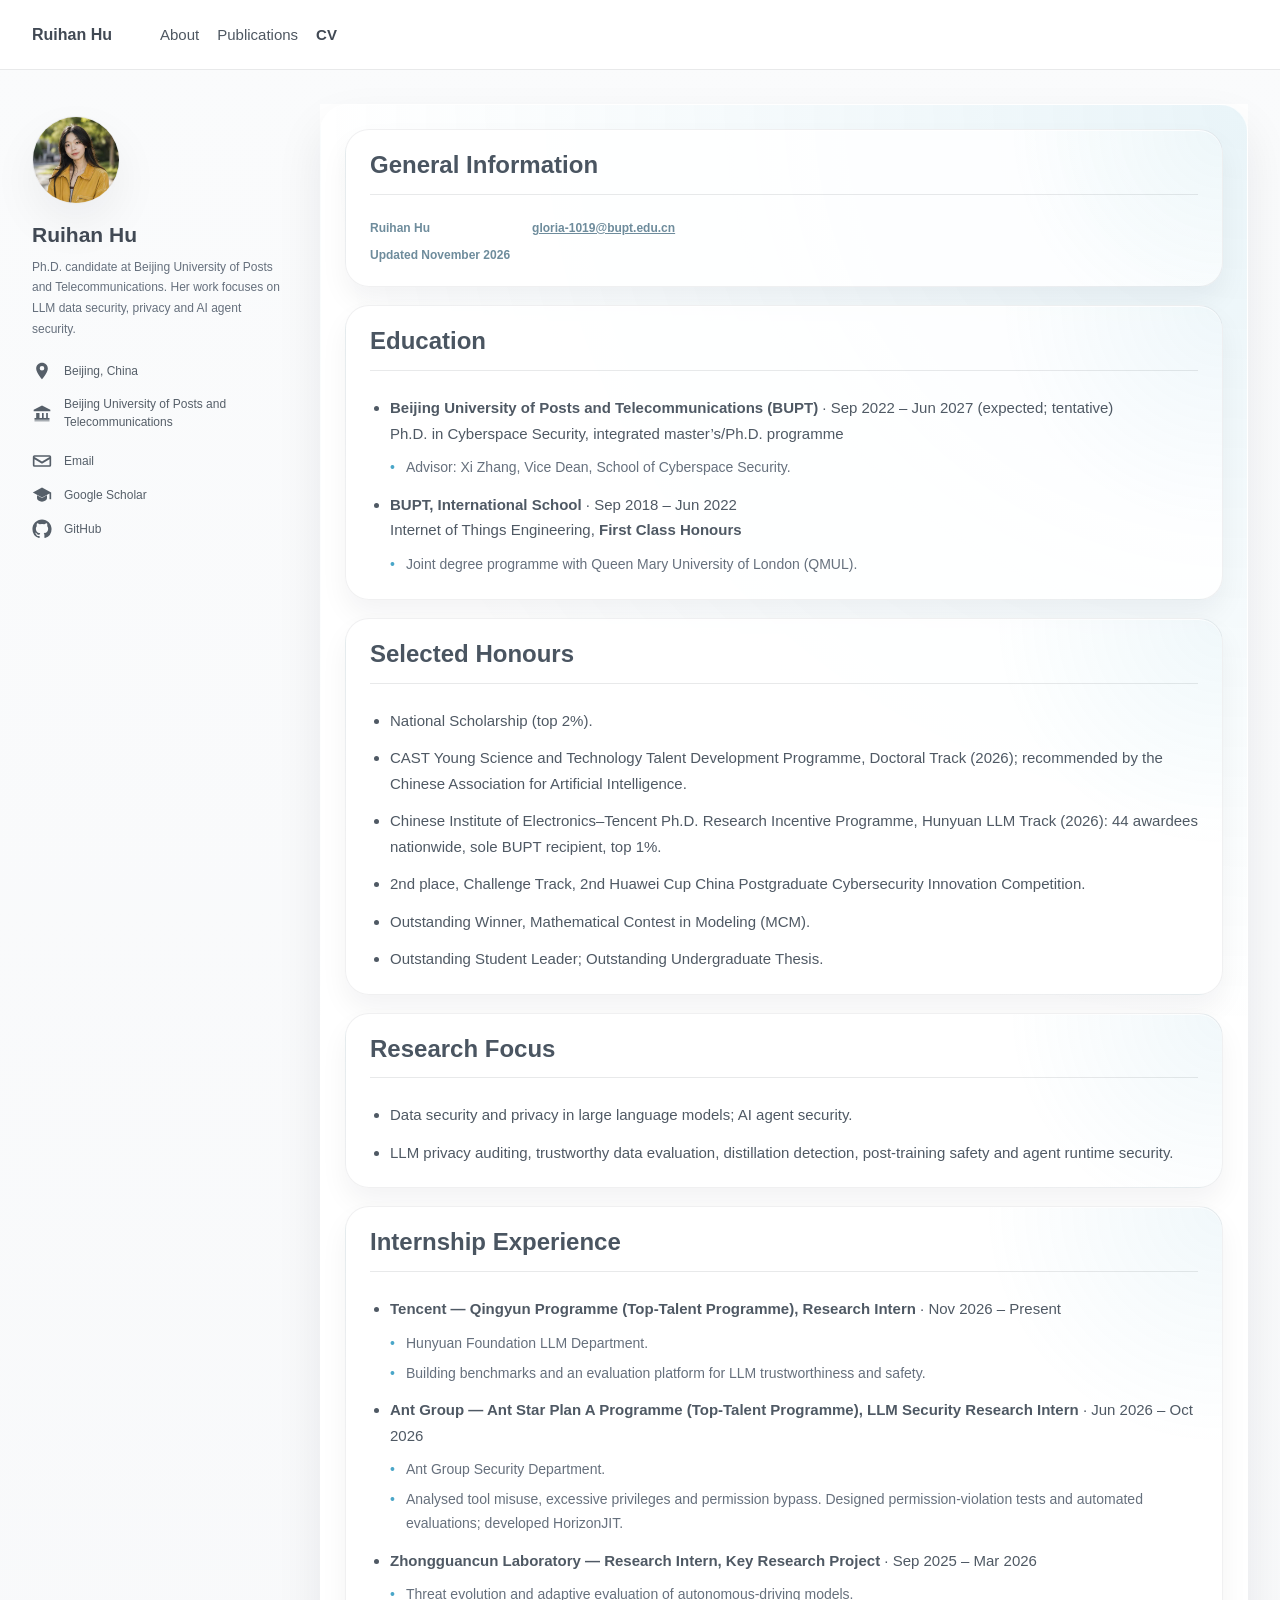
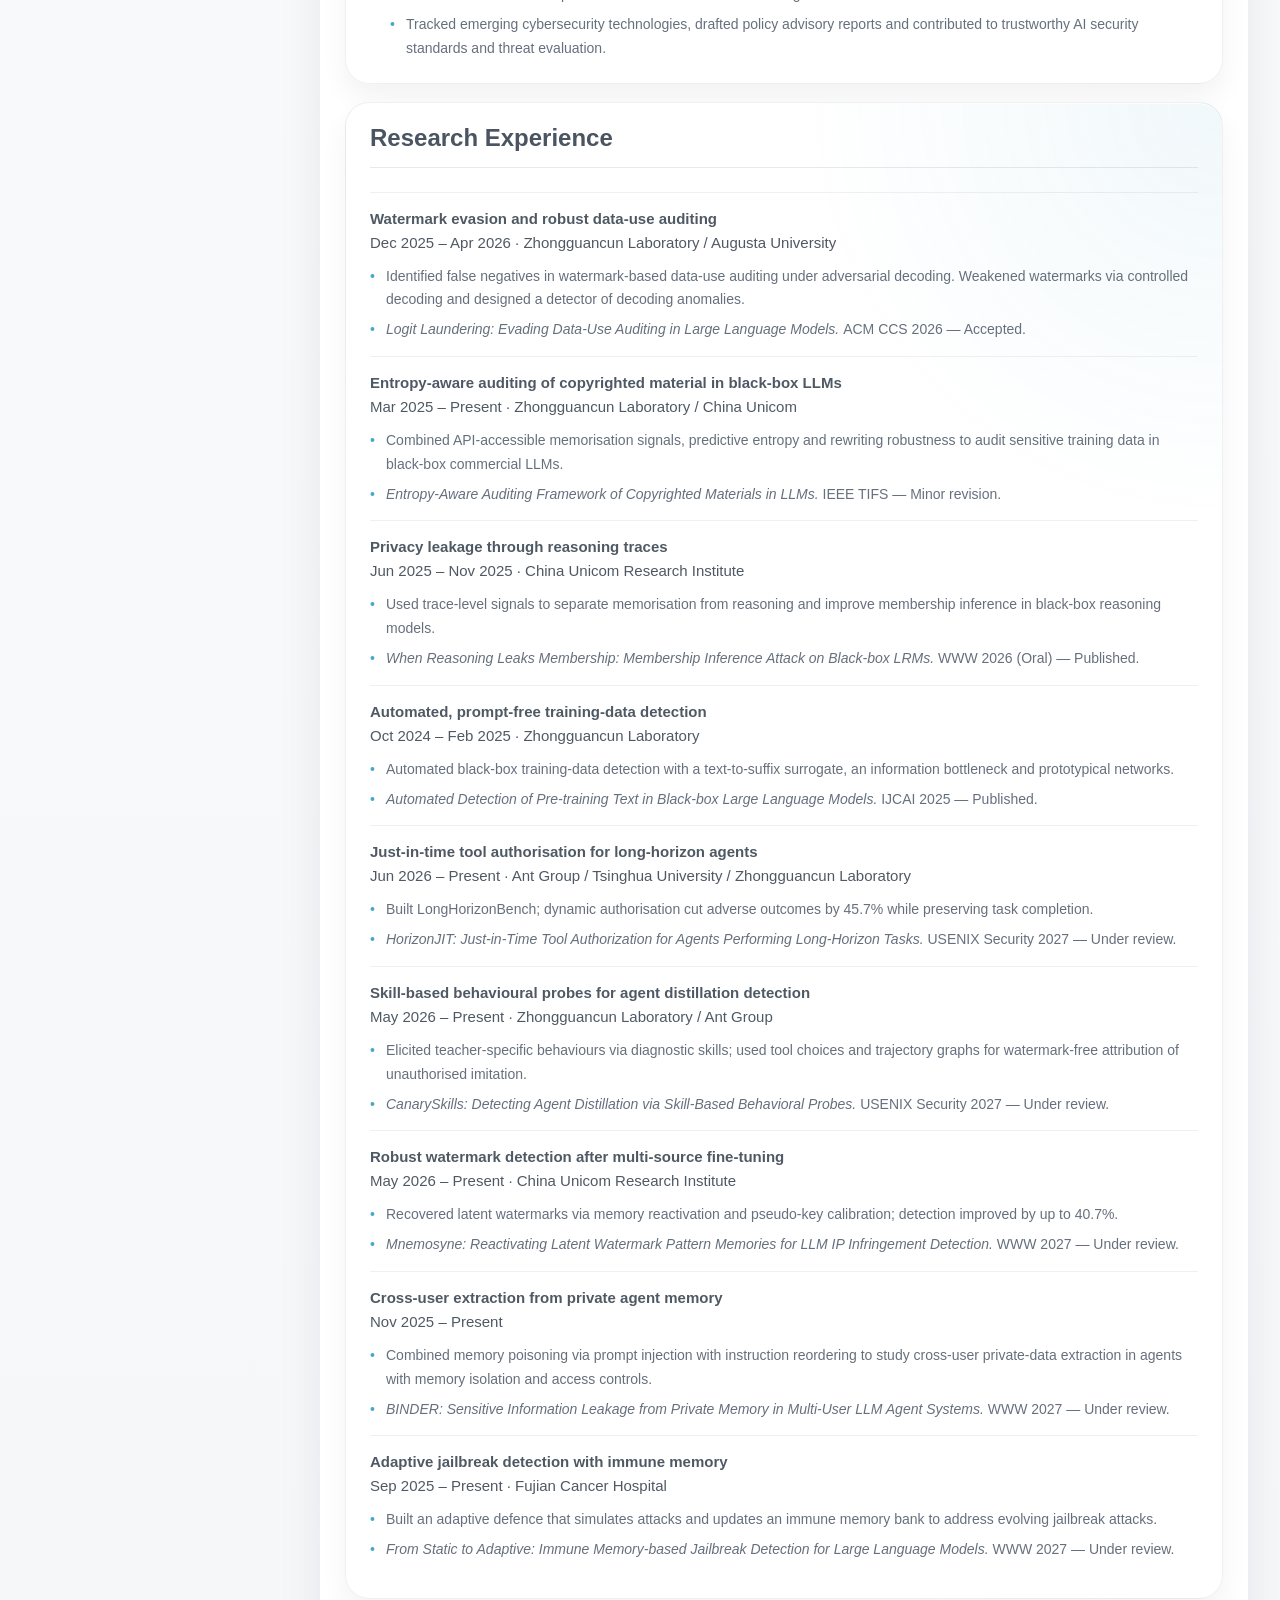
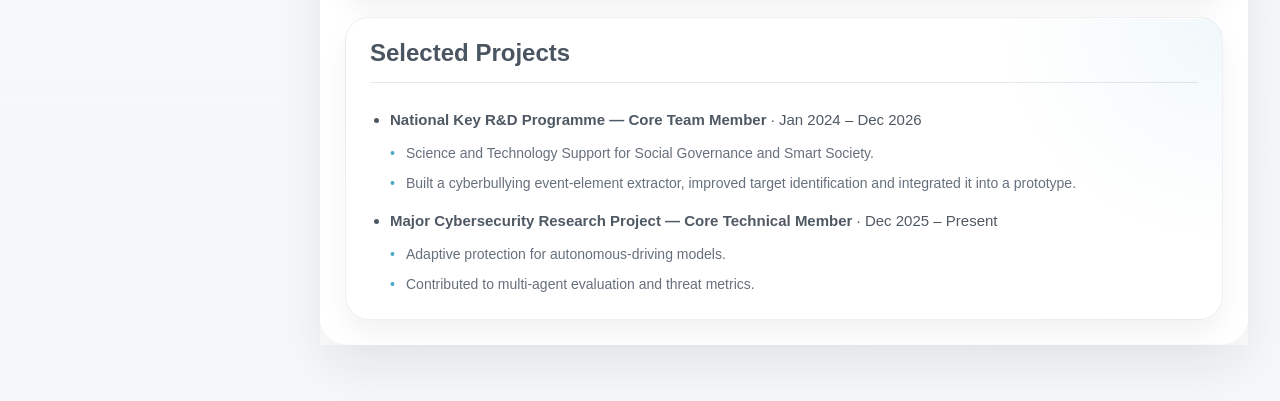
==== cv.html @ 56ff5486 "Update academic profile from November 2026 CV" ====
<!DOCTYPE html>
<html lang="en">
 <head>
  <meta charset="utf-8"/>
  <meta content="width=device-width, initial-scale=1.0" name="viewport"/>
  <title>
   Ruihan Hu - CV
  </title>
  <meta content="Curriculum Vitae of Ruihan Hu, Ph.D. candidate at Beijing University of Posts and Telecommunications." name="description"/>
  <link href="styles.css?v=20260510-rich-content-pages" rel="stylesheet"/>
 </head>
 <body>
  <header class="site-header">
   <div class="site-header-inner">
    <p class="site-brand">
     Ruihan Hu
    </p>
    <nav aria-label="Primary" class="site-nav">
     <a href="index.html">
      About
     </a>
     <a href="publications.html">
      Publications
     </a>
     <a aria-current="page" class="is-current" href="cv.html">
      CV
     </a>
    </nav>
   </div>
  </header>
  <div class="site-shell">
   <div class="site-layout">
    <aside aria-label="Profile" class="profile-rail">
     <img alt="Portrait of Ruihan Hu" class="portrait" src="assets/profile-photo.jpg"/>
     <h1 class="profile-name">
      Ruihan Hu
     </h1>
     <p class="profile-bio">
      Ph.D. candidate at Beijing University of Posts and Telecommunications. Her work focuses
            on LLM data security, privacy and AI agent security.
     </p>
     <ul class="profile-meta">
      <li class="profile-row profile-row-location">
       Beijing, China
      </li>
      <li class="profile-row profile-row-institution">
       Beijing University of Posts and Telecommunications
      </li>
     </ul>
     <ul class="profile-links">
      <li class="profile-row profile-row-email">
       <a href="mailto:gloria-1019@bupt.edu.cn">
        Email
       </a>
      </li>
      <li class="profile-row profile-row-scholar">
       Google Scholar
      </li>
      <li class="profile-row profile-row-github">
       <a href="https://github.com/mihuhu">
        GitHub
       </a>
      </li>
     </ul>
    </aside>
    <main class="page-content page-content-cv page-content-rich">
     <section aria-label="Curriculum sections" class="content-card cv-sections-card">
      <section aria-labelledby="general-information-title" class="cv-section cv-section-card">
       <h3 class="section-title" id="general-information-title">
        General Information
       </h3>
       <div class="cv-info-grid">
        <div class="cv-info-chip">
         Ruihan Hu
        </div>
        <div class="cv-info-chip">
         <a href="mailto:gloria-1019@bupt.edu.cn">
          gloria-1019@bupt.edu.cn
         </a>
        </div>
        <div class="cv-info-chip">
         Updated November 2026
        </div>
       </div>
      </section>
      <section aria-labelledby="education-title" class="cv-section cv-section-card">
       <h3 class="section-title" id="education-title">
        Education
       </h3>
       <ul class="cv-list">
        <li>
         <strong>
          Beijing University of Posts and Telecommunications (BUPT)
         </strong>
         · Sep 2022 – Jun 2027 (expected; tentative)
         <br/>
         Ph.D. in Cyberspace Security, integrated master’s/Ph.D. programme
         <ul class="cv-sublist">
          <li>
           Advisor: Xi Zhang, Vice Dean, School of Cyberspace Security.
          </li>
         </ul>
        </li>
        <li>
         <strong>
          BUPT, International School
         </strong>
         · Sep 2018 – Jun 2022
         <br/>
         Internet of Things Engineering,
         <strong>
          First Class Honours
         </strong>
         <ul class="cv-sublist">
          <li>
           Joint degree programme with Queen Mary University of London (QMUL).
          </li>
         </ul>
        </li>
       </ul>
      </section>
      <section aria-labelledby="honours-title" class="cv-section cv-section-card">
       <h3 class="section-title" id="honours-title">
        Selected Honours
       </h3>
       <ul class="cv-list">
        <li>
         National Scholarship (top 2%).
        </li>
        <li>
         CAST Young Science and Technology Talent Development Programme, Doctoral Track (2026); recommended by the Chinese Association for Artificial Intelligence.
        </li>
        <li>
         Chinese Institute of Electronics–Tencent Ph.D. Research Incentive Programme, Hunyuan LLM Track (2026): 44 awardees nationwide, sole BUPT recipient, top 1%.
        </li>
        <li>
         2nd place, Challenge Track, 2nd Huawei Cup China Postgraduate Cybersecurity Innovation Competition.
        </li>
        <li>
         Outstanding Winner, Mathematical Contest in Modeling (MCM).
        </li>
        <li>
         Outstanding Student Leader; Outstanding Undergraduate Thesis.
        </li>
       </ul>
      </section>
      <section aria-labelledby="research-focus-title" class="cv-section cv-section-card">
       <h3 class="section-title" id="research-focus-title">
        Research Focus
       </h3>
       <ul class="cv-list">
        <li>
         Data security and privacy in large language models; AI agent security.
        </li>
        <li>
         LLM privacy auditing, trustworthy data evaluation, distillation detection, post-training safety and agent runtime security.
        </li>
       </ul>
      </section>
      <section aria-labelledby="internship-experience-title" class="cv-section cv-section-card">
       <h3 class="section-title" id="internship-experience-title">
        Internship Experience
       </h3>
       <ul class="cv-list">
        <li>
         <strong>
          Tencent — Qingyun Programme (Top-Talent Programme), Research Intern
         </strong>
         · Nov 2026 – Present
         <ul class="cv-sublist">
          <li>
           Hunyuan Foundation LLM Department.
          </li>
          <li>
           Building benchmarks and an evaluation platform for LLM trustworthiness and safety.
          </li>
         </ul>
        </li>
        <li>
         <strong>
          Ant Group — Ant Star Plan A Programme (Top-Talent Programme), LLM Security Research Intern
         </strong>
         · Jun 2026 – Oct 2026
         <ul class="cv-sublist">
          <li>
           Ant Group Security Department.
          </li>
          <li>
           Analysed tool misuse, excessive privileges and permission bypass. Designed permission-violation tests and automated evaluations; developed HorizonJIT.
          </li>
         </ul>
        </li>
        <li>
         <strong>
          Zhongguancun Laboratory — Research Intern, Key Research Project
         </strong>
         · Sep 2025 – Mar 2026
         <ul class="cv-sublist">
          <li>
           Threat evolution and adaptive evaluation of autonomous-driving models.
          </li>
          <li>
           Tracked emerging cybersecurity technologies, drafted policy advisory reports and contributed to trustworthy AI security standards and threat evaluation.
          </li>
         </ul>
        </li>
       </ul>
      </section>
      <section aria-labelledby="research-experience-title" class="cv-section cv-section-card">
       <h3 class="section-title" id="research-experience-title">
        Research Experience
       </h3>
       <div class="cv-timeline-item">
        <p class="cv-timeline-heading">
         <strong>
          Watermark evasion and robust data-use auditing
         </strong>
         <br/>
         Dec 2025 – Apr 2026 · Zhongguancun Laboratory / Augusta University
        </p>
        <ul class="cv-sublist">
         <li>
          Identified false negatives in watermark-based data-use auditing under adversarial decoding. Weakened watermarks via controlled decoding and designed a detector of decoding anomalies.
         </li>
         <li>
          <em>
           Logit Laundering: Evading Data-Use Auditing in Large Language Models.
          </em>
          ACM CCS 2026 — Accepted.
         </li>
        </ul>
       </div>
       <div class="cv-timeline-item">
        <p class="cv-timeline-heading">
         <strong>
          Entropy-aware auditing of copyrighted material in black-box LLMs
         </strong>
         <br/>
         Mar 2025 – Present · Zhongguancun Laboratory / China Unicom
        </p>
        <ul class="cv-sublist">
         <li>
          Combined API-accessible memorisation signals, predictive entropy and rewriting robustness to audit sensitive training data in black-box commercial LLMs.
         </li>
         <li>
          <em>
           Entropy-Aware Auditing Framework of Copyrighted Materials in LLMs.
          </em>
          IEEE TIFS — Minor revision.
         </li>
        </ul>
       </div>
       <div class="cv-timeline-item">
        <p class="cv-timeline-heading">
         <strong>
          Privacy leakage through reasoning traces
         </strong>
         <br/>
         Jun 2025 – Nov 2025 · China Unicom Research Institute
        </p>
        <ul class="cv-sublist">
         <li>
          Used trace-level signals to separate memorisation from reasoning and improve membership inference in black-box reasoning models.
         </li>
         <li>
          <em>
           When Reasoning Leaks Membership: Membership Inference Attack on Black-box LRMs.
          </em>
          WWW 2026 (Oral) — Published.
         </li>
        </ul>
       </div>
       <div class="cv-timeline-item">
        <p class="cv-timeline-heading">
         <strong>
          Automated, prompt-free training-data detection
         </strong>
         <br/>
         Oct 2024 – Feb 2025 · Zhongguancun Laboratory
        </p>
        <ul class="cv-sublist">
         <li>
          Automated black-box training-data detection with a text-to-suffix surrogate, an information bottleneck and prototypical networks.
         </li>
         <li>
          <em>
           Automated Detection of Pre-training Text in Black-box Large Language Models.
          </em>
          IJCAI 2025 — Published.
         </li>
        </ul>
       </div>
       <div class="cv-timeline-item">
        <p class="cv-timeline-heading">
         <strong>
          Just-in-time tool authorisation for long-horizon agents
         </strong>
         <br/>
         Jun 2026 – Present · Ant Group / Tsinghua University / Zhongguancun Laboratory
        </p>
        <ul class="cv-sublist">
         <li>
          Built LongHorizonBench; dynamic authorisation cut adverse outcomes by 45.7% while preserving task completion.
         </li>
         <li>
          <em>
           HorizonJIT: Just-in-Time Tool Authorization for Agents Performing Long-Horizon Tasks.
          </em>
          USENIX Security 2027 — Under review.
         </li>
        </ul>
       </div>
       <div class="cv-timeline-item">
        <p class="cv-timeline-heading">
         <strong>
          Skill-based behavioural probes for agent distillation detection
         </strong>
         <br/>
         May 2026 – Present · Zhongguancun Laboratory / Ant Group
        </p>
        <ul class="cv-sublist">
         <li>
          Elicited teacher-specific behaviours via diagnostic skills; used tool choices and trajectory graphs for watermark-free attribution of unauthorised imitation.
         </li>
         <li>
          <em>
           CanarySkills: Detecting Agent Distillation via Skill-Based Behavioral Probes.
          </em>
          USENIX Security 2027 — Under review.
         </li>
        </ul>
       </div>
       <div class="cv-timeline-item">
        <p class="cv-timeline-heading">
         <strong>
          Robust watermark detection after multi-source fine-tuning
         </strong>
         <br/>
         May 2026 – Present · China Unicom Research Institute
        </p>
        <ul class="cv-sublist">
         <li>
          Recovered latent watermarks via memory reactivation and pseudo-key calibration; detection improved by up to 40.7%.
         </li>
         <li>
          <em>
           Mnemosyne: Reactivating Latent Watermark Pattern Memories for LLM IP Infringement Detection.
          </em>
          WWW 2027 — Under review.
         </li>
        </ul>
       </div>
       <div class="cv-timeline-item">
        <p class="cv-timeline-heading">
         <strong>
          Cross-user extraction from private agent memory
         </strong>
         <br/>
         Nov 2025 – Present
        </p>
        <ul class="cv-sublist">
         <li>
          Combined memory poisoning via prompt injection with instruction reordering to study cross-user private-data extraction in agents with memory isolation and access controls.
         </li>
         <li>
          <em>
           BINDER: Sensitive Information Leakage from Private Memory in Multi-User LLM Agent Systems.
          </em>
          WWW 2027 — Under review.
         </li>
        </ul>
       </div>
       <div class="cv-timeline-item">
        <p class="cv-timeline-heading">
         <strong>
          Adaptive jailbreak detection with immune memory
         </strong>
         <br/>
         Sep 2025 – Present · Fujian Cancer Hospital
        </p>
        <ul class="cv-sublist">
         <li>
          Built an adaptive defence that simulates attacks and updates an immune memory bank to address evolving jailbreak attacks.
         </li>
         <li>
          <em>
           From Static to Adaptive: Immune Memory-based Jailbreak Detection for Large Language Models.
          </em>
          WWW 2027 — Under review.
         </li>
        </ul>
       </div>
      </section>
      <section aria-labelledby="projects-title" class="cv-section cv-section-card">
       <h3 class="section-title" id="projects-title">
        Selected Projects
       </h3>
       <ul class="cv-list">
        <li>
         <strong>
          National Key R&amp;D Programme — Core Team Member
         </strong>
         · Jan 2024 – Dec 2026
         <ul class="cv-sublist">
          <li>
           Science and Technology Support for Social Governance and Smart Society.
          </li>
          <li>
           Built a cyberbullying event-element extractor, improved target identification and integrated it into a prototype.
          </li>
         </ul>
        </li>
        <li>
         <strong>
          Major Cybersecurity Research Project — Core Technical Member
         </strong>
         · Dec 2025 – Present
         <ul class="cv-sublist">
          <li>
           Adaptive protection for autonomous-driving models.
          </li>
          <li>
           Contributed to multi-agent evaluation and threat metrics.
          </li>
         </ul>
        </li>
       </ul>
      </section>
     </section>
    </main>
   </div>
  </div>
 </body>
</html>
---- styles.css ----
:root {
  color-scheme: light;
  --bg: #f6f7f9;
  --panel: #ffffff;
  --text: #414954;
  --muted: #66707d;
  --line: rgba(65, 73, 84, 0.12);
  --accent: #69b6d1;
  --accent-strong: #4aa6c8;
  --shadow: 0 20px 48px rgba(15, 23, 42, 0.06);
  --sans: "Avenir Next", "Helvetica Neue", Helvetica, Arial, sans-serif;
  --serif: "Iowan Old Style", "Palatino Linotype", "Book Antiqua", Georgia, serif;
}

* {
  box-sizing: border-box;
}

html {
  font-size: 16px;
}

body {
  margin: 0;
  min-height: 100vh;
  background: linear-gradient(180deg, #fafbfc 0%, var(--bg) 100%);
  color: var(--text);
  font-family: var(--sans);
}

a {
  color: inherit;
}

.site-header {
  background: rgba(255, 255, 255, 0.96);
  border-bottom: 1px solid var(--line);
}

.site-header-inner {
  width: min(1320px, calc(100vw - 64px));
  margin: 0 auto;
  display: flex;
  align-items: center;
  gap: 30px;
  padding: 22px 0;
}

.site-brand {
  margin: 0;
  font-size: 16px;
  font-weight: 700;
  color: var(--text);
}

.site-nav {
  display: flex;
  gap: 18px;
  margin-left: 18px;
}

.site-nav a {
  padding: 4px 0;
  font-size: 15px;
  text-decoration: none;
  color: #4e5761;
}

.site-nav a.is-current {
  color: var(--text);
  font-weight: 700;
}

.site-shell {
  width: min(1320px, calc(100vw - 64px));
  margin: 0 auto;
  padding: 34px 0 56px;
}

.site-layout {
  display: grid;
  grid-template-columns: 248px minmax(0, 1fr);
  gap: 40px;
}

.profile-rail {
  padding-top: 12px;
}

.portrait {
  width: 88px;
  height: 88px;
  object-fit: cover;
  object-position: center 24%;
  display: block;
  border-radius: 50%;
  border: 1px solid rgba(65, 73, 84, 0.08);
  box-shadow: var(--shadow);
  margin-bottom: 20px;
}

.profile-name {
  margin: 0 0 10px;
  font-size: 21px;
  line-height: 1.08;
  font-weight: 700;
}

.profile-bio {
  margin: 0 0 22px;
  font-size: 12px;
  line-height: 1.72;
  color: var(--muted);
}

.profile-meta,
.profile-links {
  display: grid;
  gap: 14px;
  margin: 0;
  padding: 0;
  list-style: none;
  font-size: 12px;
  color: #565f69;
}

.profile-links {
  margin-top: 20px;
}

.profile-row {
  display: flex;
  align-items: center;
  gap: 12px;
  line-height: 1.5;
}

.profile-row::before {
  content: "";
  flex: 0 0 20px;
  width: 20px;
  height: 20px;
  background-color: #565f69;
  mask-repeat: no-repeat;
  mask-position: center;
  mask-size: contain;
  -webkit-mask-repeat: no-repeat;
  -webkit-mask-position: center;
  -webkit-mask-size: contain;
}

.profile-row-location::before {
  mask-image: url("data:image/svg+xml,%3Csvg xmlns='http://www.w3.org/2000/svg' viewBox='0 0 24 24'%3E%3Cpath fill='black' d='M12 2C8.134 2 5 5.134 5 9c0 5.25 7 13 7 13s7-7.75 7-13c0-3.866-3.134-7-7-7zm0 9.5A2.5 2.5 0 1 1 12 6a2.5 2.5 0 0 1 0 5.5z'/%3E%3C/svg%3E");
  -webkit-mask-image: url("data:image/svg+xml,%3Csvg xmlns='http://www.w3.org/2000/svg' viewBox='0 0 24 24'%3E%3Cpath fill='black' d='M12 2C8.134 2 5 5.134 5 9c0 5.25 7 13 7 13s7-7.75 7-13c0-3.866-3.134-7-7-7zm0 9.5A2.5 2.5 0 1 1 12 6a2.5 2.5 0 0 1 0 5.5z'/%3E%3C/svg%3E");
}

.profile-row-institution::before {
  mask-image: url("data:image/svg+xml,%3Csvg xmlns='http://www.w3.org/2000/svg' viewBox='0 0 24 24'%3E%3Cpath fill='black' d='M12 3 2 8v2h20V8L12 3zm-7 9v6H3v2h18v-2h-2v-6h-2v6h-3v-6h-2v6H9v-6H7zm-2 9v1h18v-1H3z'/%3E%3C/svg%3E");
  -webkit-mask-image: url("data:image/svg+xml,%3Csvg xmlns='http://www.w3.org/2000/svg' viewBox='0 0 24 24'%3E%3Cpath fill='black' d='M12 3 2 8v2h20V8L12 3zm-7 9v6H3v2h18v-2h-2v-6h-2v6h-3v-6h-2v6H9v-6H7zm-2 9v1h18v-1H3z'/%3E%3C/svg%3E");
}

.profile-row-email::before {
  mask-image: url("data:image/svg+xml,%3Csvg xmlns='http://www.w3.org/2000/svg' viewBox='0 0 24 24'%3E%3Cpath fill='black' d='M3 5h18a2 2 0 0 1 2 2v10a2 2 0 0 1-2 2H3a2 2 0 0 1-2-2V7a2 2 0 0 1 2-2zm0 2v.217l9 5.4 9-5.4V7H3zm18 10V9.783l-8.48 5.088a1 1 0 0 1-1.04 0L3 9.783V17h18z'/%3E%3C/svg%3E");
  -webkit-mask-image: url("data:image/svg+xml,%3Csvg xmlns='http://www.w3.org/2000/svg' viewBox='0 0 24 24'%3E%3Cpath fill='black' d='M3 5h18a2 2 0 0 1 2 2v10a2 2 0 0 1-2 2H3a2 2 0 0 1-2-2V7a2 2 0 0 1 2-2zm0 2v.217l9 5.4 9-5.4V7H3zm18 10V9.783l-8.48 5.088a1 1 0 0 1-1.04 0L3 9.783V17h18z'/%3E%3C/svg%3E");
}

.profile-row-scholar::before {
  mask-image: url("data:image/svg+xml,%3Csvg xmlns='http://www.w3.org/2000/svg' viewBox='0 0 24 24'%3E%3Cpath fill='black' d='M12 3 1 9l11 6 9-4.91V17h2V9L12 3zm-6 9.236V16c0 2.21 2.686 4 6 4s6-1.79 6-4v-3.764l-6 3.273-6-3.273z'/%3E%3C/svg%3E");
  -webkit-mask-image: url("data:image/svg+xml,%3Csvg xmlns='http://www.w3.org/2000/svg' viewBox='0 0 24 24'%3E%3Cpath fill='black' d='M12 3 1 9l11 6 9-4.91V17h2V9L12 3zm-6 9.236V16c0 2.21 2.686 4 6 4s6-1.79 6-4v-3.764l-6 3.273-6-3.273z'/%3E%3C/svg%3E");
}

.profile-row-github::before {
  mask-image: url("data:image/svg+xml,%3Csvg xmlns='http://www.w3.org/2000/svg' viewBox='0 0 24 24'%3E%3Cpath fill='black' d='M12 .5C5.649.5.5 5.649.5 12a11.5 11.5 0 0 0 7.86 10.914c.575.106.785-.25.785-.556 0-.274-.01-1-.015-1.962-3.198.695-3.874-1.541-3.874-1.541-.523-1.329-1.277-1.683-1.277-1.683-1.044-.714.08-.7.08-.7 1.155.081 1.762 1.186 1.762 1.186 1.026 1.758 2.692 1.25 3.348.956.104-.743.401-1.25.73-1.537-2.553-.29-5.238-1.277-5.238-5.683 0-1.255.449-2.282 1.185-3.086-.119-.291-.514-1.464.112-3.052 0 0 .967-.31 3.167 1.179a10.98 10.98 0 0 1 5.766 0c2.199-1.489 3.165-1.179 3.165-1.179.628 1.588.233 2.761.115 3.052.738.804 1.184 1.831 1.184 3.086 0 4.417-2.69 5.389-5.252 5.674.412.355.78 1.053.78 2.123 0 1.533-.014 2.77-.014 3.147 0 .309.207.668.79.555A11.502 11.502 0 0 0 23.5 12C23.5 5.649 18.351.5 12 .5Z'/%3E%3C/svg%3E");
  -webkit-mask-image: url("data:image/svg+xml,%3Csvg xmlns='http://www.w3.org/2000/svg' viewBox='0 0 24 24'%3E%3Cpath fill='black' d='M12 .5C5.649.5.5 5.649.5 12a11.5 11.5 0 0 0 7.86 10.914c.575.106.785-.25.785-.556 0-.274-.01-1-.015-1.962-3.198.695-3.874-1.541-3.874-1.541-.523-1.329-1.277-1.683-1.277-1.683-1.044-.714.08-.7.08-.7 1.155.081 1.762 1.186 1.762 1.186 1.026 1.758 2.692 1.25 3.348.956.104-.743.401-1.25.73-1.537-2.553-.29-5.238-1.277-5.238-5.683 0-1.255.449-2.282 1.185-3.086-.119-.291-.514-1.464.112-3.052 0 0 .967-.31 3.167 1.179a10.98 10.98 0 0 1 5.766 0c2.199-1.489 3.165-1.179 3.165-1.179.628 1.588.233 2.761.115 3.052.738.804 1.184 1.831 1.184 3.086 0 4.417-2.69 5.389-5.252 5.674.412.355.78 1.053.78 2.123 0 1.533-.014 2.77-.014 3.147 0 .309.207.668.79.555A11.502 11.502 0 0 0 23.5 12C23.5 5.649 18.351.5 12 .5Z'/%3E%3C/svg%3E");
}

.profile-links a {
  text-decoration: none;
}

.profile-links a:hover,
.profile-links a:focus-visible {
  color: var(--accent-strong);
}

.page-content {
  background: var(--panel);
}

.page-content-home {
  display: grid;
  gap: 24px;
}

.page-content-rich {
  display: grid;
  gap: 24px;
}

.hero-card,
.preview-card {
  background:
    radial-gradient(circle at top right, rgba(74, 166, 200, 0.12), transparent 26%),
    rgba(255, 255, 255, 0.94);
  border: 1px solid rgba(255, 255, 255, 0.72);
  border-radius: 28px;
  box-shadow: 0 22px 48px rgba(15, 23, 42, 0.08);
}

.hero-card {
  padding: 32px 34px;
}

.eyebrow {
  margin: 0 0 12px;
  font-size: 12px;
  font-weight: 700;
  letter-spacing: 0.1em;
  text-transform: uppercase;
  color: var(--accent);
}

.hero-title {
  margin: 0 0 16px;
  font-size: 34px;
  line-height: 1.08;
  color: #4b5562;
}

.hero-list {
  margin: 0 0 22px;
  padding-left: 22px;
  max-width: 760px;
}

.hero-list li {
  margin-bottom: 14px;
  font-size: 15px;
  line-height: 1.8;
  color: #54606c;
}

.hero-list li:last-child {
  margin-bottom: 0;
}

.hero-copy {
  margin: 0;
  max-width: 760px;
  font-size: 15px;
  line-height: 1.8;
  color: #54606c;
}

.keyword-list {
  display: flex;
  flex-wrap: wrap;
  gap: 10px;
  margin: 0;
  padding: 0;
  list-style: none;
}

.keyword-list li {
  padding: 9px 14px;
  border-radius: 999px;
  background: rgba(74, 166, 200, 0.12);
  color: #417f96;
  font-size: 12px;
  font-weight: 600;
}

.preview-card {
  padding: 24px;
}

.preview-head {
  display: flex;
  align-items: end;
  justify-content: space-between;
  gap: 16px;
  margin-bottom: 18px;
}

.preview-title {
  margin: 0;
  font-size: 21px;
  line-height: 1.1;
  color: #4b5562;
}

.preview-link {
  font-size: 12px;
  font-weight: 700;
  letter-spacing: 0.06em;
  text-transform: uppercase;
  color: var(--accent);
  text-decoration: none;
}

.page-hero {
  padding: 30px 32px;
}

.page-hero .page-title {
  margin-bottom: 14px;
  font-size: 34px;
  line-height: 1.08;
  color: #4b5562;
}

.content-card {
  padding: 24px;
  background:
    radial-gradient(circle at top right, rgba(74, 166, 200, 0.12), transparent 26%),
    rgba(255, 255, 255, 0.94);
  border: 1px solid rgba(255, 255, 255, 0.72);
  border-radius: 28px;
  box-shadow: 0 22px 48px rgba(15, 23, 42, 0.08);
}

.content-card-head {
  display: flex;
  align-items: end;
  justify-content: space-between;
  gap: 16px;
  margin-bottom: 18px;
}

.content-card-title {
  margin: 0;
  font-size: 21px;
  line-height: 1.1;
  color: #4b5562;
}

.content-card-note {
  font-size: 12px;
  font-weight: 700;
  letter-spacing: 0.06em;
  text-transform: uppercase;
  color: var(--accent);
}

.cv-window {
  border-radius: 20px;
  background: linear-gradient(180deg, #ffffff 0%, #fbfcfd 100%);
  border: 1px solid var(--line);
  overflow: hidden;
}

.cv-window-head {
  display: flex;
  align-items: center;
  gap: 8px;
  padding: 14px 16px;
  border-bottom: 1px solid var(--line);
  background: rgba(246, 247, 249, 0.9);
}

.cv-dot {
  width: 10px;
  height: 10px;
  border-radius: 50%;
  background: #d4dae1;
}

.cv-window-head span:last-child {
  margin-left: 6px;
  font-size: 12px;
  color: #73808c;
}

.cv-scroll {
  max-height: 470px;
  overflow: auto;
  padding: 18px 18px 4px;
}

.cv-block {
  margin-bottom: 18px;
}

.cv-block h4 {
  margin: 0 0 10px;
  font-size: 13px;
  letter-spacing: 0.06em;
  text-transform: uppercase;
  color: var(--accent);
}

.cv-block ul {
  margin: 0;
  padding-left: 18px;
}

.cv-block li {
  margin-bottom: 8px;
  font-size: 12px;
  line-height: 1.7;
  color: #57616d;
}

.cv-block li:last-child {
  margin-bottom: 0;
}

.page-content-compact .page-title {
  margin-bottom: 24px;
  font-size: 34px;
}

.page-content-compact .page-intro {
  margin-bottom: 28px;
  font-size: 16px;
}

.page-content-compact .section-title {
  margin-bottom: 20px;
  padding-bottom: 14px;
  font-size: 24px;
}

.page-content-compact .body-list li {
  font-size: 15px;
  line-height: 1.76;
}

.page-content-compact .publication-entry-title {
  font-size: 17px;
}

.page-content-compact .publication-entry-authors,
.page-content-compact .publication-entry-meta {
  font-size: 15px;
}

.page-content-compact .publication-entry-summary {
  font-size: 15px;
  line-height: 1.78;
}

.page-content-publications .page-title {
  font-size: 31px;
}

.page-content-publications .page-intro {
  font-size: 15px;
}

.page-content-publications .section-title {
  font-size: 22px;
}

.page-content-publications .publication-entry-title {
  font-size: 15.5px;
}

.page-content-publications .publication-entry-title a {
  color: #3f4853;
}

.page-content-publications .publication-entry-authors,
.page-content-publications .publication-entry-meta,
.page-content-publications .publication-entry-summary {
  font-size: 14px;
}

.page-content-publications .publication-entry-summary {
  line-height: 1.74;
}

.publication-list-card {
  display: grid;
  gap: 18px;
}

.publication-stack {
  display: grid;
  gap: 18px;
}

.page-title {
  margin: 0 0 28px;
  font-size: 40px;
  line-height: 1.02;
  font-weight: 700;
  color: #48525d;
}

.page-intro {
  margin: 0 0 34px;
  font-size: 18px;
  line-height: 1.72;
  color: #5a6470;
}

.section-title {
  margin: 0 0 24px;
  padding-bottom: 16px;
  border-bottom: 1px solid var(--line);
  font-size: 28px;
  line-height: 1.08;
  font-weight: 700;
  color: #4a5561;
}

.body-list {
  margin: 0;
  padding-left: 26px;
  display: grid;
  gap: 24px;
}

.body-list li {
  font-size: 16px;
  line-height: 1.86;
  color: #4f5964;
}

.publication-item-soft {
  padding: 18px;
  background:
    radial-gradient(circle at top right, rgba(74, 166, 200, 0.08), transparent 24%),
    rgba(255, 255, 255, 0.84);
  border: 1px solid rgba(65, 73, 84, 0.08);
  border-radius: 24px;
  box-shadow:
    inset 0 1px 0 rgba(255, 255, 255, 0.75),
    0 14px 28px rgba(15, 23, 42, 0.05);
}

.publication-entry {
  padding-top: 6px;
}

.publication-entry + .publication-entry {
  margin-top: 34px;
}

.publication-stack .publication-entry + .publication-entry {
  margin-top: 0;
}

.publication-card {
  display: grid;
  grid-template-columns: 220px minmax(0, 1fr);
  gap: 28px;
  align-items: start;
}

.publication-item-soft .publication-card {
  background: transparent;
  border: 0;
  box-shadow: none;
  padding: 0;
}

.publication-entry-visual {
  display: grid;
  gap: 12px;
}

.publication-entry-badge {
  display: inline-flex;
  align-items: center;
  justify-content: center;
  min-height: 38px;
  width: fit-content;
  padding: 0 16px;
  border-radius: 12px;
  font-size: 13px;
  font-weight: 700;
  letter-spacing: 0.02em;
  color: #ffffff;
  box-shadow: 0 12px 24px rgba(15, 23, 42, 0.12);
}

.publication-entry-badge-www {
  background: linear-gradient(135deg, #2b86dc 0%, #3a9bf0 100%);
}

.publication-entry-badge-ijcai {
  background: linear-gradient(135deg, #2786de 0%, #3aa0ef 100%);
}

.publication-entry-badge-arxiv {
  background: linear-gradient(135deg, #2786de 0%, #3aa0ef 100%);
}

.publication-entry-badge-ccs {
  background: linear-gradient(135deg, #2786de 0%, #3aa0ef 100%);
}

.publication-entry-thumbnail {
  display: block;
  overflow: hidden;
  padding: 6px;
  border-radius: 22px;
  border: 1px solid rgba(65, 73, 84, 0.08);
  box-shadow: 0 16px 32px rgba(15, 23, 42, 0.05);
  background: rgba(255, 255, 255, 0.82);
  backdrop-filter: blur(4px);
}

.publication-entry-thumbnail img {
  display: block;
  width: 100%;
  height: auto;
  border-radius: 16px;
}

.publication-entry-body {
  min-width: 0;
}

.publication-entry-title {
  margin: 0 0 12px;
  font-size: 19px;
  line-height: 1.18;
  font-weight: 700;
}

.publication-entry-title a {
  color: #14181f;
  text-decoration: none;
}

.publication-entry-title a:hover,
.publication-entry-title a:focus-visible {
  color: var(--accent-strong);
}

.publication-entry-authors {
  margin: 0 0 10px;
  font-size: 16px;
  line-height: 1.6;
  color: #4f5964;
}

.publication-entry-meta {
  margin: 0 0 16px;
  font-size: 16px;
  color: #535d68;
  font-style: italic;
}

.publication-entry-summary {
  margin: 0 0 18px;
  font-size: 16px;
  line-height: 1.84;
  color: #4f5964;
  max-width: 820px;
}

.publication-entry-actions {
  display: flex;
  flex-wrap: wrap;
  gap: 10px;
}

.publication-entry-chip {
  display: inline-flex;
  align-items: center;
  justify-content: center;
  min-width: 76px;
  min-height: 42px;
  padding: 0 18px;
  border-radius: 10px;
  border: 1px solid #20252c;
  background: #ffffff;
  color: #20252c;
  cursor: pointer;
  font-family: inherit;
  font-size: 15px;
  font-weight: 600;
  text-decoration: none;
  transition: transform 120ms ease, box-shadow 120ms ease, color 120ms ease;
}

.publication-entry-chip:hover,
.publication-entry-chip:focus-visible {
  transform: translateY(-1px);
  box-shadow: 0 10px 20px rgba(15, 23, 42, 0.08);
  color: var(--accent-strong);
}

.publication-entry-chip-primary {
  background: #20252c;
  color: #ffffff;
}

.publication-entry-chip-disabled {
  cursor: default;
  opacity: 0.72;
  pointer-events: none;
}

.coming-soon-dialog {
  width: min(360px, calc(100vw - 40px));
  padding: 0;
  border: 0;
  border-radius: 18px;
  box-shadow: 0 28px 80px rgba(15, 23, 42, 0.18);
}

.coming-soon-dialog::backdrop {
  background: rgba(20, 24, 31, 0.28);
  backdrop-filter: blur(3px);
}

.coming-soon-panel {
  display: grid;
  gap: 14px;
  padding: 24px;
  background: rgba(255, 255, 255, 0.96);
  color: #20252c;
}

.coming-soon-panel h3 {
  margin: 0;
  font-size: 22px;
  line-height: 1.2;
}

.coming-soon-panel p {
  margin: 0;
  color: #55616d;
  font-size: 15px;
  line-height: 1.6;
}

.coming-soon-close {
  width: fit-content;
  min-height: 42px;
  padding: 0 18px;
  border: 1px solid #20252c;
  border-radius: 10px;
  background: #20252c;
  color: #ffffff;
  cursor: pointer;
  font-family: inherit;
  font-size: 15px;
  font-weight: 600;
}

.cv-sections-card {
  display: grid;
  gap: 18px;
}

.cv-section-card {
  padding: 22px 24px;
  border-radius: 24px;
  background:
    radial-gradient(circle at top right, rgba(74, 166, 200, 0.08), transparent 24%),
    rgba(255, 255, 255, 0.84);
  border: 1px solid rgba(65, 73, 84, 0.08);
  box-shadow:
    inset 0 1px 0 rgba(255, 255, 255, 0.75),
    0 14px 28px rgba(15, 23, 42, 0.05);
}

.cv-section + .cv-section {
  margin-top: 34px;
}

.cv-sections-card .cv-section + .cv-section {
  margin-top: 0;
}

.cv-info-grid {
  display: grid;
  grid-template-columns: repeat(2, minmax(0, max-content));
  gap: 8px 22px;
}

.cv-info-chip {
  padding: 0;
  border: 0;
  background: transparent;
  box-shadow: none;
  font-size: 12px;
  line-height: 1.55;
  font-weight: 600;
  color: #6e8c9c;
}

.cv-info-label {
  display: block;
  margin-bottom: 6px;
  font-size: 11px;
  letter-spacing: 0.08em;
  text-transform: uppercase;
  color: #7b8793;
}

.cv-info-value {
  display: block;
  font-size: 13px;
  line-height: 1.6;
  color: #4e5864;
}

.cv-list {
  margin: 0;
  padding-left: 20px;
  display: grid;
  gap: 12px;
}

.cv-list li {
  font-size: 16px;
  line-height: 1.8;
  color: #4f5964;
}

.cv-sublist {
  display: grid;
  gap: 6px;
  margin: 10px 0 0;
  padding: 0;
  list-style: none;
}

.cv-sublist li {
  position: relative;
  padding-left: 16px;
  font-size: 14px;
  line-height: 1.7;
  color: #66707d;
}

.cv-sublist li::before {
  content: "\2022";
  position: absolute;
  left: 0;
  top: 0;
  color: var(--accent-strong);
}

.cv-timeline-item {
  padding: 14px 0;
  border-top: 1px solid rgba(65, 73, 84, 0.08);
}

.cv-timeline-item:first-child {
  padding-top: 0;
  border-top: 0;
}

.cv-timeline-heading {
  margin: 0 0 8px;
  font-size: 15px;
  line-height: 1.6;
  color: #4f5964;
}

.page-content-cv .page-title {
  font-size: 34px;
}

.page-content-cv .section-title {
  font-size: 24px;
}

.page-content-cv .cv-list li {
  font-size: 15px;
  line-height: 1.7;
}

.page-content-cv .cv-sublist li {
  font-size: 14px;
}

@media (max-width: 900px) {
  .site-header-inner,
  .site-shell {
    width: min(100vw - 32px, 1320px);
  }

  .site-layout {
    grid-template-columns: 1fr;
    gap: 26px;
  }

  .portrait {
    width: 76px;
    height: 76px;
  }

  .page-title {
    font-size: 34px;
  }

  .hero-card,
  .preview-card,
  .content-card,
  .cv-section-card,
  .publication-item-soft {
    border-radius: 22px;
    padding: 20px;
  }

  .hero-title {
    font-size: 30px;
  }

  .cv-scroll {
    max-height: 360px;
  }

  .cv-info-grid {
    grid-template-columns: 1fr;
  }

  .page-content-compact .page-title {
    font-size: 30px;
  }

  .page-content-publications .page-title {
    font-size: 28px;
  }

  .page-content-cv .page-title {
    font-size: 30px;
  }

  .publication-entry-title {
    font-size: 18px;
  }

  .page-content-compact .publication-entry-title {
    font-size: 16px;
  }

  .page-content-publications .publication-entry-title {
    font-size: 15px;
  }

  .page-content-cv .section-title {
    font-size: 22px;
  }

  .page-content-cv .cv-list li {
    font-size: 14px;
  }

  .page-content-cv .cv-sublist li {
    font-size: 13px;
  }

  .publication-card {
    grid-template-columns: 1fr;
    gap: 18px;
  }

  .publication-entry-visual {
    max-width: 240px;
  }
}
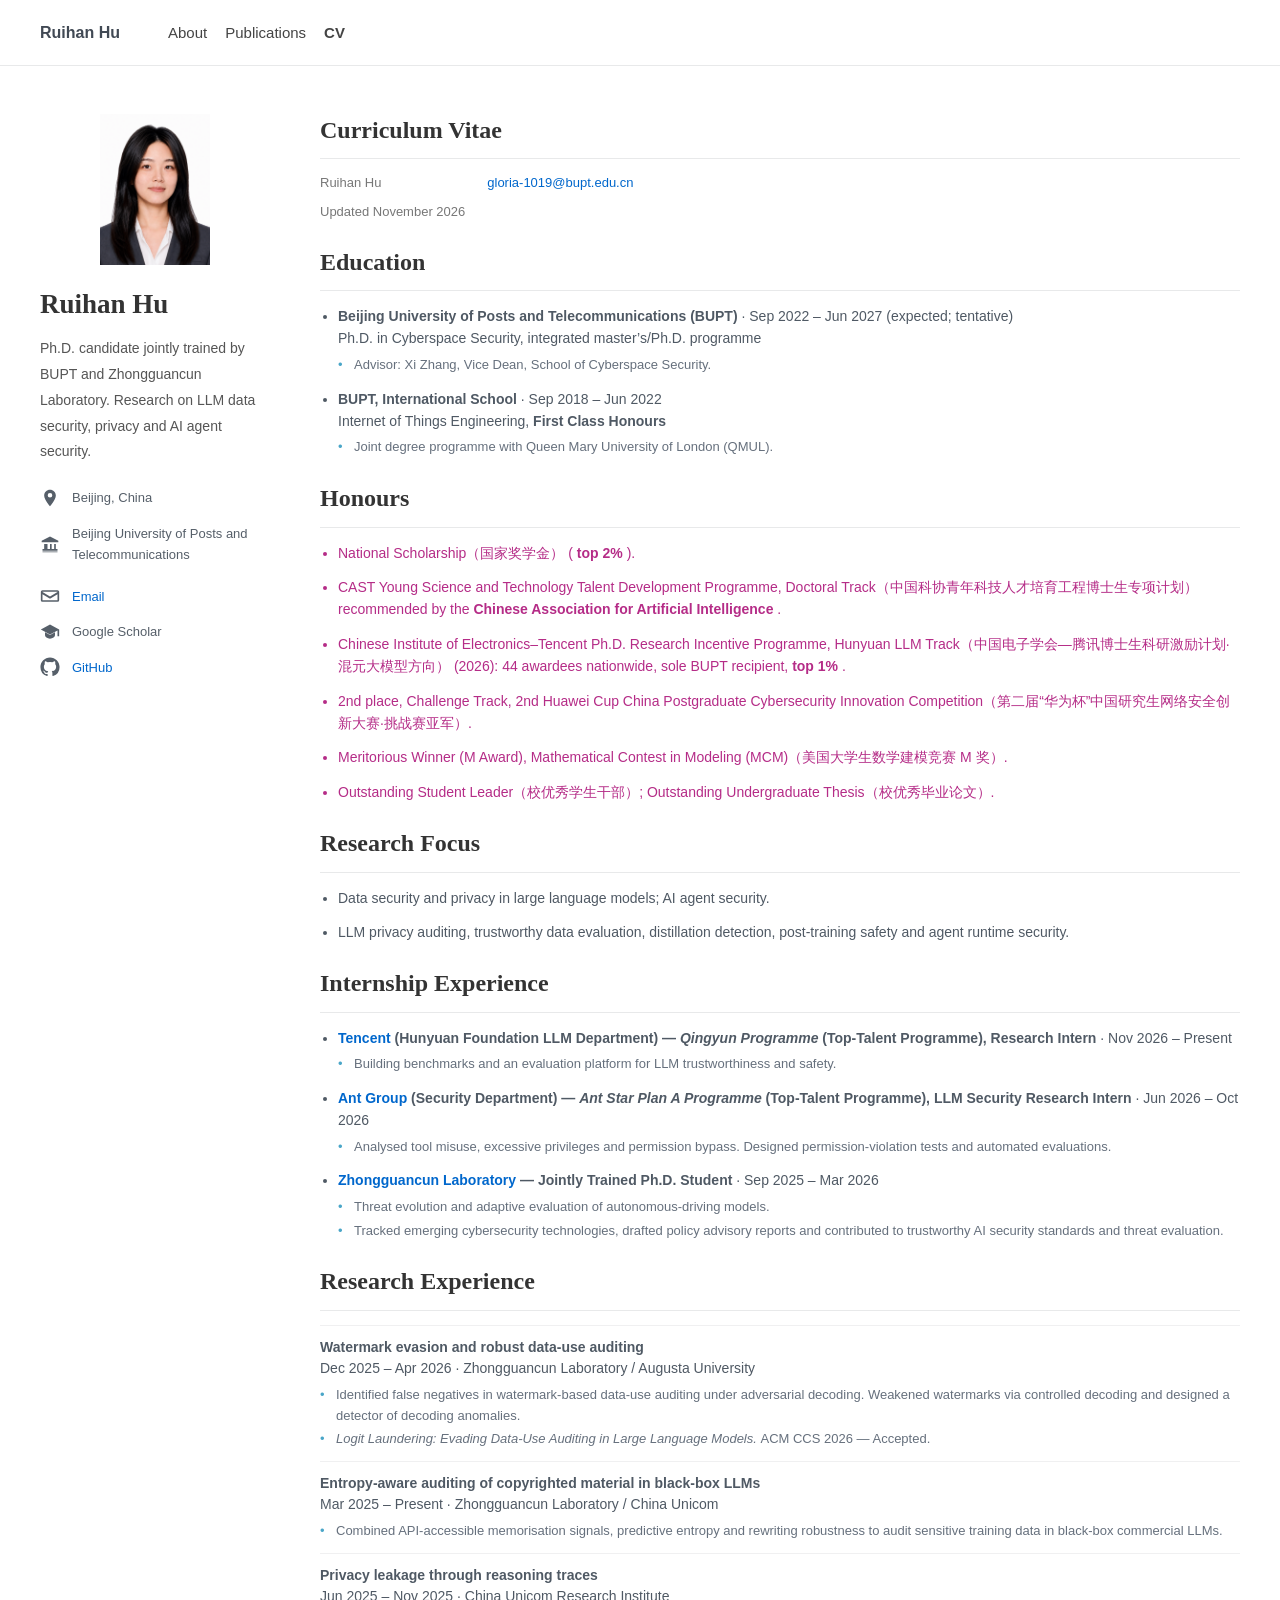
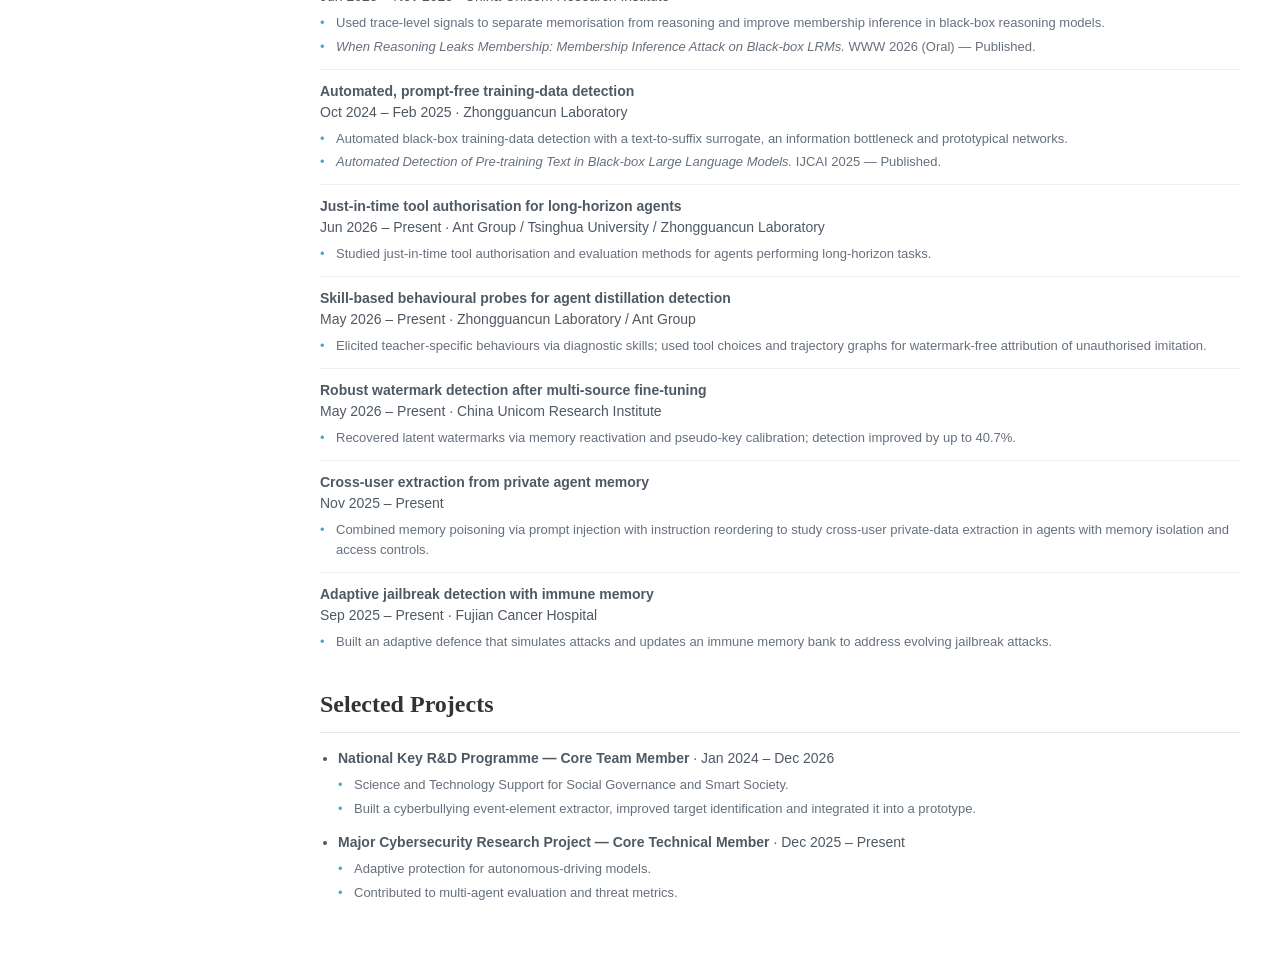
==== commit 20613f4d: "Redesign academic homepage, publications and CV with reviewed content" ====
--- a/cv.html
+++ b/cv.html
@@ -1,108 +1,110 @@
 <!DOCTYPE html>
+
 <html lang="en">
- <head>
-  <meta charset="utf-8"/>
-  <meta content="width=device-width, initial-scale=1.0" name="viewport"/>
-  <title>
+<head>
+<meta charset="utf-8"/>
+<meta content="width=device-width, initial-scale=1.0" name="viewport"/>
+<title>
    Ruihan Hu - CV
   </title>
-  <meta content="Curriculum Vitae of Ruihan Hu, Ph.D. candidate at Beijing University of Posts and Telecommunications." name="description"/>
-  <link href="styles.css?v=20260510-rich-content-pages" rel="stylesheet"/>
- </head>
- <body>
-  <header class="site-header">
-   <div class="site-header-inner">
-    <p class="site-brand">
+<meta content="Curriculum Vitae of Ruihan Hu, Ph.D. candidate at Beijing University of Posts and Telecommunications." name="description"/>
+<link href="styles.css?v=20261106-final" rel="stylesheet"/>
+<link href="home.css?v=20261106-final" rel="stylesheet"/>
+<link href="interior.css?v=20261106-final" rel="stylesheet"/>
+</head>
+<body class="academic-home academic-interior academic-cv">
+<header class="site-header">
+<div class="site-header-inner">
+<p class="site-brand">
      Ruihan Hu
     </p>
-    <nav aria-label="Primary" class="site-nav">
-     <a href="index.html">
+<nav aria-label="Primary" class="site-nav">
+<a href="index.html">
       About
      </a>
-     <a href="publications.html">
+<a href="publications.html">
       Publications
      </a>
-     <a aria-current="page" class="is-current" href="cv.html">
+<a aria-current="page" class="is-current" href="cv.html">
       CV
      </a>
-    </nav>
-   </div>
-  </header>
-  <div class="site-shell">
-   <div class="site-layout">
-    <aside aria-label="Profile" class="profile-rail">
-     <img alt="Portrait of Ruihan Hu" class="portrait" src="assets/profile-photo.jpg"/>
-     <h1 class="profile-name">
+</nav>
+</div>
+</header>
+<div class="site-shell">
+<div class="site-layout">
+<aside aria-label="Profile" class="profile-rail">
+<img alt="Portrait of Ruihan Hu" class="portrait" src="assets/profile-formal.jpg?v=20261106"/>
+<h1 class="profile-name">
       Ruihan Hu
      </h1>
-     <p class="profile-bio">
-      Ph.D. candidate at Beijing University of Posts and Telecommunications. Her work focuses
-            on LLM data security, privacy and AI agent security.
+<p class="profile-bio">
+      Ph.D. candidate jointly trained by BUPT and Zhongguancun Laboratory. Research on LLM data security, privacy and AI agent security.
      </p>
-     <ul class="profile-meta">
-      <li class="profile-row profile-row-location">
+<ul class="profile-meta">
+<li class="profile-row profile-row-location">
        Beijing, China
       </li>
-      <li class="profile-row profile-row-institution">
+<li class="profile-row profile-row-institution">
        Beijing University of Posts and Telecommunications
       </li>
-     </ul>
-     <ul class="profile-links">
-      <li class="profile-row profile-row-email">
-       <a href="mailto:gloria-1019@bupt.edu.cn">
+</ul>
+<ul class="profile-links">
+<li class="profile-row profile-row-email">
+<a href="mailto:gloria-1019@bupt.edu.cn">
         Email
        </a>
-      </li>
-      <li class="profile-row profile-row-scholar">
+</li>
+<li class="profile-row profile-row-scholar">
        Google Scholar
       </li>
-      <li class="profile-row profile-row-github">
-       <a href="https://github.com/mihuhu">
+<li class="profile-row profile-row-github">
+<a href="https://github.com/mihuhu">
         GitHub
        </a>
-      </li>
-     </ul>
-    </aside>
-    <main class="page-content page-content-cv page-content-rich">
-     <section aria-label="Curriculum sections" class="content-card cv-sections-card">
-      <section aria-labelledby="general-information-title" class="cv-section cv-section-card">
-       <h3 class="section-title" id="general-information-title">
-        General Information
-       </h3>
-       <div class="cv-info-grid">
-        <div class="cv-info-chip">
+</li>
+</ul>
+</aside>
+<main class="page-content page-content-cv page-content-rich">
+<section aria-label="Curriculum sections" class="content-card cv-sections-card">
+<section aria-labelledby="general-information-title" class="cv-section cv-section-card">
+<h3 class="section-title" id="general-information-title">
+        Curriculum Vitae
+       </h3>
+<div class="cv-info-grid">
+<div class="cv-info-chip">
          Ruihan Hu
         </div>
-        <div class="cv-info-chip">
-         <a href="mailto:gloria-1019@bupt.edu.cn">
+<div class="cv-info-chip">
+<a href="mailto:gloria-1019@bupt.edu.cn">
           gloria-1019@bupt.edu.cn
          </a>
-        </div>
-        <div class="cv-info-chip">
+</div>
+<div class="cv-info-chip">
          Updated November 2026
         </div>
-       </div>
-      </section>
-      <section aria-labelledby="education-title" class="cv-section cv-section-card">
-       <h3 class="section-title" id="education-title">
+</div>
+</section>
+<section aria-labelledby="education-title" class="cv-section cv-section-card">
+<h3 class="section-title" id="education-title">
         Education
        </h3>
-       <ul class="cv-list">
-        <li>
-         <strong>
+<ul class="cv-list">
+<li>
+<strong>
           Beijing University of Posts and Telecommunications (BUPT)
          </strong>
          · Sep 2022 – Jun 2027 (expected; tentative)
          <br/>
          Ph.D. in Cyberspace Security, integrated master’s/Ph.D. programme
          <ul class="cv-sublist">
-          <li>
+<li>
            Advisor: Xi Zhang, Vice Dean, School of Cyberspace Security.
           </li>
-         </ul>
-        </li>
-        <li>
-         <strong>
+</ul>
+</li>
+<li>
+<strong>
           BUPT, International School
          </strong>
          · Sep 2018 – Jun 2022
@@ -111,324 +113,311 @@
          <strong>
           First Class Honours
          </strong>
-         <ul class="cv-sublist">
-          <li>
+<ul class="cv-sublist">
+<li>
            Joint degree programme with Queen Mary University of London (QMUL).
           </li>
-         </ul>
-        </li>
-       </ul>
-      </section>
-      <section aria-labelledby="honours-title" class="cv-section cv-section-card">
-       <h3 class="section-title" id="honours-title">
-        Selected Honours
-       </h3>
-       <ul class="cv-list">
-        <li>
-         National Scholarship (top 2%).
-        </li>
-        <li>
-         CAST Young Science and Technology Talent Development Programme, Doctoral Track (2026); recommended by the Chinese Association for Artificial Intelligence.
-        </li>
-        <li>
-         Chinese Institute of Electronics–Tencent Ph.D. Research Incentive Programme, Hunyuan LLM Track (2026): 44 awardees nationwide, sole BUPT recipient, top 1%.
-        </li>
-        <li>
-         2nd place, Challenge Track, 2nd Huawei Cup China Postgraduate Cybersecurity Innovation Competition.
-        </li>
-        <li>
-         Outstanding Winner, Mathematical Contest in Modeling (MCM).
-        </li>
-        <li>
-         Outstanding Student Leader; Outstanding Undergraduate Thesis.
-        </li>
-       </ul>
-      </section>
-      <section aria-labelledby="research-focus-title" class="cv-section cv-section-card">
-       <h3 class="section-title" id="research-focus-title">
+</ul>
+</li>
+</ul>
+</section>
+<section aria-labelledby="honours-title" class="cv-section cv-section-card">
+<h3 class="section-title" id="honours-title">
+        Honours
+       </h3>
+<ul class="cv-list">
+<li>
+         National Scholarship（国家奖学金） (
+         <strong>
+          top 2%
+         </strong>
+         ).
+        </li>
+<li>
+         CAST Young Science and Technology Talent Development Programme, Doctoral Track（中国科协青年科技人才培育工程博士生专项计划） recommended by the
+         <strong>
+          Chinese Association for Artificial Intelligence
+         </strong>
+         .
+        </li>
+<li>
+         Chinese Institute of Electronics–Tencent Ph.D. Research Incentive Programme, Hunyuan LLM Track（中国电子学会—腾讯博士生科研激励计划·混元大模型方向） (2026): 44 awardees nationwide, sole BUPT recipient,
+         <strong>
+          top 1%
+         </strong>
+         .
+        </li>
+<li>
+         2nd place, Challenge Track, 2nd Huawei Cup China Postgraduate Cybersecurity Innovation Competition（第二届“华为杯”中国研究生网络安全创新大赛·挑战赛亚军）.
+        </li>
+<li>
+         Meritorious Winner (M Award), Mathematical Contest in Modeling (MCM)（美国大学生数学建模竞赛 M 奖）.
+        </li>
+<li>
+         Outstanding Student Leader（校优秀学生干部）; Outstanding Undergraduate Thesis（校优秀毕业论文）.
+        </li>
+</ul>
+</section>
+<section aria-labelledby="research-focus-title" class="cv-section cv-section-card">
+<h3 class="section-title" id="research-focus-title">
         Research Focus
        </h3>
-       <ul class="cv-list">
-        <li>
+<ul class="cv-list">
+<li>
          Data security and privacy in large language models; AI agent security.
         </li>
-        <li>
+<li>
          LLM privacy auditing, trustworthy data evaluation, distillation detection, post-training safety and agent runtime security.
         </li>
-       </ul>
-      </section>
-      <section aria-labelledby="internship-experience-title" class="cv-section cv-section-card">
-       <h3 class="section-title" id="internship-experience-title">
+</ul>
+</section>
+<section aria-labelledby="internship-experience-title" class="cv-section cv-section-card">
+<h3 class="section-title" id="internship-experience-title">
         Internship Experience
        </h3>
-       <ul class="cv-list">
-        <li>
-         <strong>
-          Tencent — Qingyun Programme (Top-Talent Programme), Research Intern
+<ul class="cv-list">
+<li>
+<strong>
+<span class="cv-organisation">
+           Tencent
+          </span>
+          (Hunyuan Foundation LLM Department) —
+          <em>
+           Qingyun Programme
+          </em>
+          (Top-Talent Programme), Research Intern
          </strong>
          · Nov 2026 – Present
          <ul class="cv-sublist">
-          <li>
-           Hunyuan Foundation LLM Department.
-          </li>
-          <li>
+<li>
            Building benchmarks and an evaluation platform for LLM trustworthiness and safety.
           </li>
-         </ul>
-        </li>
-        <li>
-         <strong>
-          Ant Group — Ant Star Plan A Programme (Top-Talent Programme), LLM Security Research Intern
+</ul>
+</li>
+<li>
+<strong>
+<span class="cv-organisation">
+           Ant Group
+          </span>
+          (Security Department) —
+          <em>
+           Ant Star Plan A Programme
+          </em>
+          (Top-Talent Programme), LLM Security Research Intern
          </strong>
          · Jun 2026 – Oct 2026
          <ul class="cv-sublist">
-          <li>
-           Ant Group Security Department.
-          </li>
-          <li>
-           Analysed tool misuse, excessive privileges and permission bypass. Designed permission-violation tests and automated evaluations; developed HorizonJIT.
-          </li>
-         </ul>
-        </li>
-        <li>
-         <strong>
-          Zhongguancun Laboratory — Research Intern, Key Research Project
+<li>
+           Analysed tool misuse, excessive privileges and permission bypass. Designed permission-violation tests and automated evaluations.
+          </li>
+</ul>
+</li>
+<li>
+<strong>
+<span class="cv-organisation">
+           Zhongguancun Laboratory
+          </span>
+          — Jointly Trained Ph.D. Student
          </strong>
          · Sep 2025 – Mar 2026
          <ul class="cv-sublist">
-          <li>
+<li>
            Threat evolution and adaptive evaluation of autonomous-driving models.
           </li>
-          <li>
+<li>
            Tracked emerging cybersecurity technologies, drafted policy advisory reports and contributed to trustworthy AI security standards and threat evaluation.
           </li>
-         </ul>
-        </li>
-       </ul>
-      </section>
-      <section aria-labelledby="research-experience-title" class="cv-section cv-section-card">
-       <h3 class="section-title" id="research-experience-title">
+</ul>
+</li>
+</ul>
+</section>
+<section aria-labelledby="research-experience-title" class="cv-section cv-section-card">
+<h3 class="section-title" id="research-experience-title">
         Research Experience
        </h3>
-       <div class="cv-timeline-item">
-        <p class="cv-timeline-heading">
-         <strong>
+<div class="cv-timeline-item">
+<p class="cv-timeline-heading">
+<strong>
           Watermark evasion and robust data-use auditing
          </strong>
-         <br/>
+<br/>
          Dec 2025 – Apr 2026 · Zhongguancun Laboratory / Augusta University
         </p>
-        <ul class="cv-sublist">
-         <li>
+<ul class="cv-sublist">
+<li>
           Identified false negatives in watermark-based data-use auditing under adversarial decoding. Weakened watermarks via controlled decoding and designed a detector of decoding anomalies.
          </li>
-         <li>
-          <em>
+<li>
+<em>
            Logit Laundering: Evading Data-Use Auditing in Large Language Models.
           </em>
           ACM CCS 2026 — Accepted.
          </li>
-        </ul>
-       </div>
-       <div class="cv-timeline-item">
-        <p class="cv-timeline-heading">
-         <strong>
+</ul>
+</div>
+<div class="cv-timeline-item">
+<p class="cv-timeline-heading">
+<strong>
           Entropy-aware auditing of copyrighted material in black-box LLMs
          </strong>
-         <br/>
+<br/>
          Mar 2025 – Present · Zhongguancun Laboratory / China Unicom
         </p>
-        <ul class="cv-sublist">
-         <li>
+<ul class="cv-sublist">
+<li>
           Combined API-accessible memorisation signals, predictive entropy and rewriting robustness to audit sensitive training data in black-box commercial LLMs.
          </li>
-         <li>
-          <em>
-           Entropy-Aware Auditing Framework of Copyrighted Materials in LLMs.
-          </em>
-          IEEE TIFS — Minor revision.
-         </li>
-        </ul>
-       </div>
-       <div class="cv-timeline-item">
-        <p class="cv-timeline-heading">
-         <strong>
+</ul>
+</div>
+<div class="cv-timeline-item">
+<p class="cv-timeline-heading">
+<strong>
           Privacy leakage through reasoning traces
          </strong>
-         <br/>
+<br/>
          Jun 2025 – Nov 2025 · China Unicom Research Institute
         </p>
-        <ul class="cv-sublist">
-         <li>
+<ul class="cv-sublist">
+<li>
           Used trace-level signals to separate memorisation from reasoning and improve membership inference in black-box reasoning models.
          </li>
-         <li>
-          <em>
+<li>
+<em>
            When Reasoning Leaks Membership: Membership Inference Attack on Black-box LRMs.
           </em>
           WWW 2026 (Oral) — Published.
          </li>
-        </ul>
-       </div>
-       <div class="cv-timeline-item">
-        <p class="cv-timeline-heading">
-         <strong>
+</ul>
+</div>
+<div class="cv-timeline-item">
+<p class="cv-timeline-heading">
+<strong>
           Automated, prompt-free training-data detection
          </strong>
-         <br/>
+<br/>
          Oct 2024 – Feb 2025 · Zhongguancun Laboratory
         </p>
-        <ul class="cv-sublist">
-         <li>
+<ul class="cv-sublist">
+<li>
           Automated black-box training-data detection with a text-to-suffix surrogate, an information bottleneck and prototypical networks.
          </li>
-         <li>
-          <em>
+<li>
+<em>
            Automated Detection of Pre-training Text in Black-box Large Language Models.
           </em>
           IJCAI 2025 — Published.
          </li>
-        </ul>
-       </div>
-       <div class="cv-timeline-item">
-        <p class="cv-timeline-heading">
-         <strong>
+</ul>
+</div>
+<div class="cv-timeline-item">
+<p class="cv-timeline-heading">
+<strong>
           Just-in-time tool authorisation for long-horizon agents
          </strong>
-         <br/>
+<br/>
          Jun 2026 – Present · Ant Group / Tsinghua University / Zhongguancun Laboratory
         </p>
-        <ul class="cv-sublist">
-         <li>
-          Built LongHorizonBench; dynamic authorisation cut adverse outcomes by 45.7% while preserving task completion.
-         </li>
-         <li>
-          <em>
-           HorizonJIT: Just-in-Time Tool Authorization for Agents Performing Long-Horizon Tasks.
-          </em>
-          USENIX Security 2027 — Under review.
-         </li>
-        </ul>
-       </div>
-       <div class="cv-timeline-item">
-        <p class="cv-timeline-heading">
-         <strong>
+<ul class="cv-sublist">
+<li>
+          Studied just-in-time tool authorisation and evaluation methods for agents performing long-horizon tasks.
+         </li>
+</ul>
+</div>
+<div class="cv-timeline-item">
+<p class="cv-timeline-heading">
+<strong>
           Skill-based behavioural probes for agent distillation detection
          </strong>
-         <br/>
+<br/>
          May 2026 – Present · Zhongguancun Laboratory / Ant Group
         </p>
-        <ul class="cv-sublist">
-         <li>
+<ul class="cv-sublist">
+<li>
           Elicited teacher-specific behaviours via diagnostic skills; used tool choices and trajectory graphs for watermark-free attribution of unauthorised imitation.
          </li>
-         <li>
-          <em>
-           CanarySkills: Detecting Agent Distillation via Skill-Based Behavioral Probes.
-          </em>
-          USENIX Security 2027 — Under review.
-         </li>
-        </ul>
-       </div>
-       <div class="cv-timeline-item">
-        <p class="cv-timeline-heading">
-         <strong>
+</ul>
+</div>
+<div class="cv-timeline-item">
+<p class="cv-timeline-heading">
+<strong>
           Robust watermark detection after multi-source fine-tuning
          </strong>
-         <br/>
+<br/>
          May 2026 – Present · China Unicom Research Institute
         </p>
-        <ul class="cv-sublist">
-         <li>
+<ul class="cv-sublist">
+<li>
           Recovered latent watermarks via memory reactivation and pseudo-key calibration; detection improved by up to 40.7%.
          </li>
-         <li>
-          <em>
-           Mnemosyne: Reactivating Latent Watermark Pattern Memories for LLM IP Infringement Detection.
-          </em>
-          WWW 2027 — Under review.
-         </li>
-        </ul>
-       </div>
-       <div class="cv-timeline-item">
-        <p class="cv-timeline-heading">
-         <strong>
+</ul>
+</div>
+<div class="cv-timeline-item">
+<p class="cv-timeline-heading">
+<strong>
           Cross-user extraction from private agent memory
          </strong>
-         <br/>
+<br/>
          Nov 2025 – Present
         </p>
-        <ul class="cv-sublist">
-         <li>
+<ul class="cv-sublist">
+<li>
           Combined memory poisoning via prompt injection with instruction reordering to study cross-user private-data extraction in agents with memory isolation and access controls.
          </li>
-         <li>
-          <em>
-           BINDER: Sensitive Information Leakage from Private Memory in Multi-User LLM Agent Systems.
-          </em>
-          WWW 2027 — Under review.
-         </li>
-        </ul>
-       </div>
-       <div class="cv-timeline-item">
-        <p class="cv-timeline-heading">
-         <strong>
+</ul>
+</div>
+<div class="cv-timeline-item">
+<p class="cv-timeline-heading">
+<strong>
           Adaptive jailbreak detection with immune memory
          </strong>
-         <br/>
+<br/>
          Sep 2025 – Present · Fujian Cancer Hospital
         </p>
-        <ul class="cv-sublist">
-         <li>
+<ul class="cv-sublist">
+<li>
           Built an adaptive defence that simulates attacks and updates an immune memory bank to address evolving jailbreak attacks.
          </li>
-         <li>
-          <em>
-           From Static to Adaptive: Immune Memory-based Jailbreak Detection for Large Language Models.
-          </em>
-          WWW 2027 — Under review.
-         </li>
-        </ul>
-       </div>
-      </section>
-      <section aria-labelledby="projects-title" class="cv-section cv-section-card">
-       <h3 class="section-title" id="projects-title">
+</ul>
+</div>
+</section>
+<section aria-labelledby="projects-title" class="cv-section cv-section-card">
+<h3 class="section-title" id="projects-title">
         Selected Projects
        </h3>
-       <ul class="cv-list">
-        <li>
-         <strong>
+<ul class="cv-list">
+<li>
+<strong>
           National Key R&amp;D Programme — Core Team Member
          </strong>
          · Jan 2024 – Dec 2026
          <ul class="cv-sublist">
-          <li>
+<li>
            Science and Technology Support for Social Governance and Smart Society.
           </li>
-          <li>
+<li>
            Built a cyberbullying event-element extractor, improved target identification and integrated it into a prototype.
           </li>
-         </ul>
-        </li>
-        <li>
-         <strong>
+</ul>
+</li>
+<li>
+<strong>
           Major Cybersecurity Research Project — Core Technical Member
          </strong>
          · Dec 2025 – Present
          <ul class="cv-sublist">
-          <li>
+<li>
            Adaptive protection for autonomous-driving models.
           </li>
-          <li>
+<li>
            Contributed to multi-agent evaluation and threat metrics.
           </li>
-         </ul>
-        </li>
-       </ul>
-      </section>
-     </section>
-    </main>
-   </div>
-  </div>
- </body>
+</ul>
+</li>
+</ul>
+</section>
+</section>
+</main>
+</div>
+</div>
+</body>
 </html>
--- a/styles.css
+++ b/styles.css
@@ -91,7 +91,7 @@
   width: 88px;
   height: 88px;
   object-fit: cover;
-  object-position: center 24%;
+  object-position: center 44%;
   display: block;
   border-radius: 50%;
   border: 1px solid rgba(65, 73, 84, 0.08);
--- a/home.css
+++ b/home.css
@@ -0,0 +1,86 @@
+/* Home page only: typography and layout inspired by the supplied reference. */
+.academic-home { background: #fff; color: #333; font-family: Arial, "Helvetica Neue", sans-serif; }
+.academic-home a { color: #0067cc; text-decoration: none; }
+.academic-home a:hover { text-decoration: underline; }
+.academic-home .site-header { background: #fff; }
+.academic-home .site-header-inner { width: min(1120px, calc(100% - 64px)); padding: 20px 0; }
+.academic-home .site-nav a { color: #444; }
+.academic-shell { max-width: 1120px; margin: 0 auto; padding: 48px 0 28px; }
+.academic-intro { display: grid; grid-template-columns: 260px minmax(0,1fr); gap: 42px; align-items: start; }
+.academic-photo { padding-top: 86px; }
+.academic-photo img { display: block; width: 100%; height: auto; }
+.academic-profile h1 { margin: 0 0 30px; font: 600 43px/1.25 Georgia, "Times New Roman", serif; letter-spacing: .01em; }
+.academic-profile h1 span { font-family: "Kaiti SC", STKaiti, KaiTi, serif; font-weight: 500; white-space: nowrap; }
+.affiliations { display: grid; gap: 26px; }
+.affiliation { display: grid; grid-template-columns: 112px minmax(0,1fr); gap: 22px; align-items: start; }
+.affiliation p { margin: 0; font-size: 18px; line-height: 1.55; }
+.affiliation strong { font-weight: 500; }
+.affiliation .detail { color: #777; font-size: 14px; margin-top: 4px; }
+.former { color: #888; font-size: .86em; }
+.institution { font-size: 20px; font-weight: 700; line-height: 1.15; padding-top: 4px; white-space: nowrap; }
+.institution span { display:block; margin-top: 6px; font-size: 11px; letter-spacing: .12em; font-weight: 500; }
+.institution-bupt { color: #155aa0; letter-spacing: .12em; }
+.institution-tencent { color: #0054ae; font-style: italic; }
+.institution-ant { color: #1677ff; font-size: 18px; }
+.institution-zgc { color: #265175; font-size: 19px; letter-spacing: .03em; }
+.academic-honours { color: #d83297; font-size: 18px; font-weight: 600; line-height: 1.6; margin: 27px 0 22px; }
+.academic-links { display: flex; gap: 25px; flex-wrap: wrap; font-size: 20px; }
+.academic-about { border-top: 1px solid #e5e5e5; margin-top: 46px; padding-top: 25px; }
+.academic-about h2 { font: 600 28px/1.3 Georgia, serif; margin: 0 0 17px; }
+.academic-about p { font-size: 17px; line-height: 1.85; margin: 0 0 13px; }
+.academic-about strong { font-weight: 600; }
+.academic-footer { margin-top: 30px; padding-top: 16px; border-top: 1px solid #eee; color: #999; font-size: 12px; }
+@media (max-width: 1184px) { .academic-shell { margin: 0 32px; } }
+@media (max-width: 800px) { .academic-intro { grid-template-columns: 200px minmax(0,1fr); gap: 28px; } .academic-profile h1 { font-size: 33px; } .affiliation { grid-template-columns: 1fr; gap: 8px; } .institution span { display: inline; margin-left: 10px; } .academic-photo { padding-top: 70px; } }
+@media (max-width: 560px) { .academic-home .site-header-inner { width: calc(100% - 40px); gap: 12px; } .academic-home .site-nav { margin-left: auto; gap: 14px; } .academic-shell { margin: 0 22px; padding-top: 28px; } .academic-intro { grid-template-columns: 1fr; gap: 26px; } .academic-photo { padding-top: 0; } .academic-photo img { width: 210px; margin: 0 auto; } .academic-profile h1 { font-size: 32px; margin-bottom: 25px; text-align: center; } .affiliations { gap: 23px; } .affiliation p { font-size: 16px; } .academic-honours { font-size: 17px; } .academic-links { font-size: 19px; } .academic-about { margin-top: 32px; } .academic-about p { font-size: 16px; } }
+
+/* Compact biography preview requested by the owner. */
+.academic-shell { max-width: 1040px; padding-top: 55px; }
+.academic-intro { grid-template-columns: 230px minmax(0, 1fr); gap: 40px; align-items: center; }
+.academic-photo { padding-top: 0; }
+.academic-profile h1 { font-size: 32px; margin-bottom: 20px; }
+.academic-bio { margin: 0 0 22px; font-size: 16px; line-height: 2; text-align: left; color: #444; }
+.academic-links { font-size: 16px; gap: 22px; }
+.academic-footer { margin-top: 42px; }
+@media (max-width: 800px) { .academic-intro { grid-template-columns: 190px minmax(0,1fr); gap: 28px; } .academic-profile h1 { font-size: 28px; } }
+@media (max-width: 560px) { .academic-shell { padding-top: 28px; } .academic-intro { grid-template-columns: 1fr; } .academic-photo img { width: 190px; } .academic-profile h1 { font-size: 28px; } .academic-bio { font-size: 15px; line-height: 1.95; } }
+
+.academic-bio { line-height: 1.85; }
+.academic-awards { margin: 0 0 22px; color: #b52c87; font-size: 15px; font-weight: 600; line-height: 1.85; }
+
+.academic-awards { font-weight: 400; font-size: 14px; }
+.honours-heading { font-size: 15px; margin: 0 0 7px; font-weight: 600; }
+.academic-awards ul { margin: 0; padding-left: 18px; }
+.academic-awards li { margin-bottom: 5px; line-height: 1.75; }
+
+.academic-photo img { box-shadow: 0 10px 28px rgba(35, 40, 50, 0.16); }
+
+/* Scrollable, dated homepage news. */
+.home-news { margin-top: 40px; padding-top: 26px; border-top: 1px solid #e5e5e5; }
+.home-news h2 { margin: 0 0 20px; font: 600 27px/1.3 Georgia, "Times New Roman", serif; color: #333; }
+.news-scroll { max-height: 230px; overflow-y: auto; scrollbar-width: thin; scrollbar-color: #b9b9b9 #f5f5f5; padding-right: 16px; }
+.news-scroll:focus-visible { outline: 2px solid #6251a5; outline-offset: 5px; }
+.news-list { list-style: none; margin: 0; padding: 0; }
+.news-list li { display: grid; grid-template-columns: 105px minmax(0,1fr); gap: 22px; padding: 0 0 20px; }
+.news-list time { font-size: 14px; font-weight: 600; line-height: 1.85; color: #333; }
+.news-list p { margin: 0; font-size: 14px; line-height: 1.85; color: #555; }
+.news-list strong { font-weight: 600; }
+@media (max-width: 560px) { .news-list li { grid-template-columns: 78px minmax(0,1fr); gap: 12px; } .news-scroll { max-height: 250px; } .news-list p, .news-list time { font-size: 13px; } }
+
+.advisor-envelope { display: inline-flex; vertical-align: baseline; margin-left: 4px; position: relative; top: 1px; }
+
+.programme-note { color: #666; }
+.academic-awards strong { font-weight: 700; }
+
+.photo-motto { margin-top: 18px; text-align: center; color: #999; }
+.photo-motto p { margin: 0; font-size: 12px; line-height: 1.8; }
+.photo-motto p[lang="zh-CN"] { margin-top: 3px; font-size: 13px; letter-spacing: .1em; }
+
+/* Slightly tighter home copy and honours spacing. */
+.academic-bio { line-height: 1.65; margin-bottom: 17px; }
+.academic-profile h1 { margin-bottom: 16px; }
+.academic-awards li { line-height: 1.55; margin-bottom: 4px; }
+.academic-awards { margin-bottom: 17px; }
+
+.academic-awards { font-size: 13px; }
+.honours-heading { font-size: 14px; }
--- a/interior.css
+++ b/interior.css
@@ -0,0 +1,49 @@
+/* Shared personal rail with clean academic content. */
+.academic-interior .site-shell, .academic-interior .site-header-inner { width: min(1200px, calc(100% - 64px)); }
+.academic-interior .site-shell { padding-top: 38px; }
+.academic-interior .site-layout { display: grid; grid-template-columns: 230px minmax(0,1fr); gap: 50px; }
+.academic-interior .profile-rail { padding-top: 0; }
+.academic-interior .portrait { width: 112px; height: 112px; object-position: center 44%; box-shadow: none; margin-bottom: 20px; }
+.academic-interior .profile-name { font-size: 24px; color: #39424c; }
+.academic-interior .profile-bio { font-size: 14px; line-height: 1.85; }
+.academic-interior .profile-row { font-size: 13px; line-height: 1.65; }
+.academic-interior .profile-links a { color: #4e5761; }
+.academic-interior .page-content { min-width: 0; background: #fff; }
+.academic-cv .content-card, .academic-cv .cv-section-card { background: none; box-shadow: none; border: 0; border-radius: 0; padding: 0; }
+.academic-cv .cv-sections-card { gap: 28px; }
+.academic-cv .section-title { font: 600 24px/1.35 Georgia, serif; color: #333; padding-bottom: 12px; margin-bottom: 17px; }
+.academic-cv .cv-info-chip { font-size: 13px; font-weight: 400; color: #777; }
+.academic-cv .cv-list { padding-left: 18px; gap: 16px; }
+.academic-cv .cv-list li { font-size: 14px; line-height: 1.85; }
+.academic-cv .cv-sublist { margin-top: 5px; gap: 4px; }
+.academic-cv .cv-sublist li { font-size: 13px; line-height: 1.8; }
+.academic-cv .cv-timeline-heading { font-size: 14px; }
+.academic-cv [aria-labelledby="honours-title"] .cv-list li { color: #b52c87; }
+@media (max-width: 900px) { .academic-interior .site-layout { grid-template-columns: 190px minmax(0,1fr); gap: 28px; } .academic-publications .publication-card { grid-template-columns: 130px minmax(0,1fr); gap: 20px; } }
+@media (max-width: 680px) { .academic-interior .site-shell, .academic-interior .site-header-inner { width: calc(100% - 40px); } .academic-interior .site-layout { grid-template-columns: 1fr; gap: 30px; } .academic-interior .profile-rail { border-bottom: 1px solid #e5e5e5; padding-bottom: 20px; } .academic-interior .profile-bio { max-width: 440px; } .academic-interior .profile-links { display: flex; flex-wrap: wrap; gap: 16px; } .academic-interior .profile-meta { margin-bottom: 15px; } .academic-publications .publication-card { grid-template-columns: 1fr; } }
+
+/* Square formal portrait and typography shared with the home page. */
+.academic-interior .portrait { width: 180px; height: 180px; border-radius: 0; border: 0; object-fit: cover; object-position: center 28%; box-shadow: none; margin-bottom: 22px; }
+.academic-interior .profile-name { font: 600 27px/1.3 Georgia, "Times New Roman", serif; color: #333; margin-bottom: 14px; }
+.academic-interior .profile-bio { color: #555; font-size: 14px; line-height: 1.85; }
+.academic-interior .profile-links a { color: #0067cc; }
+.academic-interior .site-shell { padding-top: 48px; }
+@media (max-width: 680px) { .academic-interior .site-shell { padding-top: 28px; } .academic-interior .portrait { width: 160px; height: 160px; } }
+
+/* Compact square CV portrait. */
+.academic-cv .portrait { width: 96px; height: 96px; }
+
+/* Keep the full formal portrait visible and centered within the CV rail. */
+.academic-cv .portrait { width: 110px; height: auto; object-fit: contain; object-position: center; margin-left: auto; margin-right: auto; border-radius: 0; }
+
+.academic-cv .cv-organisation { color: #0067cc; }
+
+/* Slightly tighter CV text and entry spacing. */
+.academic-cv .cv-list li { line-height: 1.6; }
+.academic-cv .cv-sublist li { line-height: 1.6; }
+.academic-cv .cv-list { gap: 12px; }
+.academic-cv .cv-sublist { gap: 3px; }
+.academic-cv .cv-timeline-heading { line-height: 1.5; margin-bottom: 6px; }
+.academic-cv .cv-timeline-item { padding: 11px 0; }
+.academic-cv .cv-sections-card { gap: 24px; }
+.academic-cv .section-title { margin-bottom: 14px; }
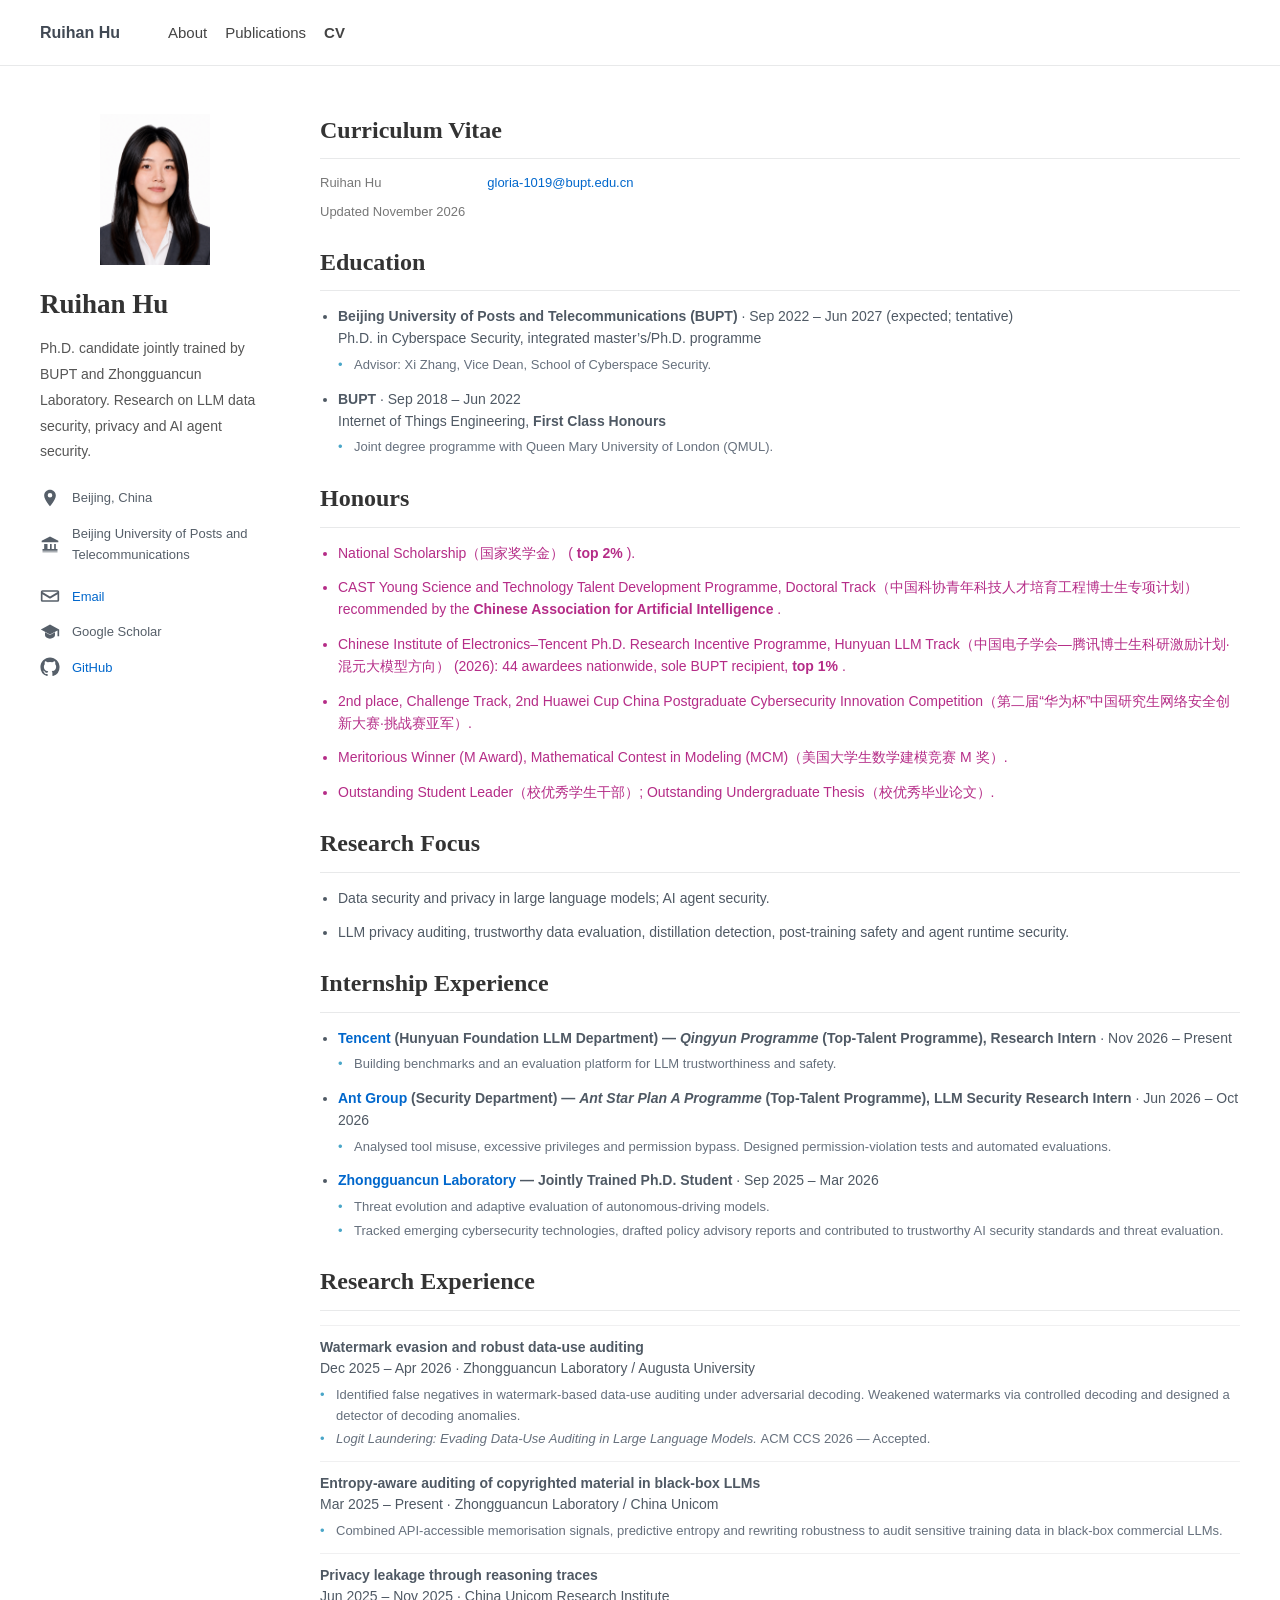
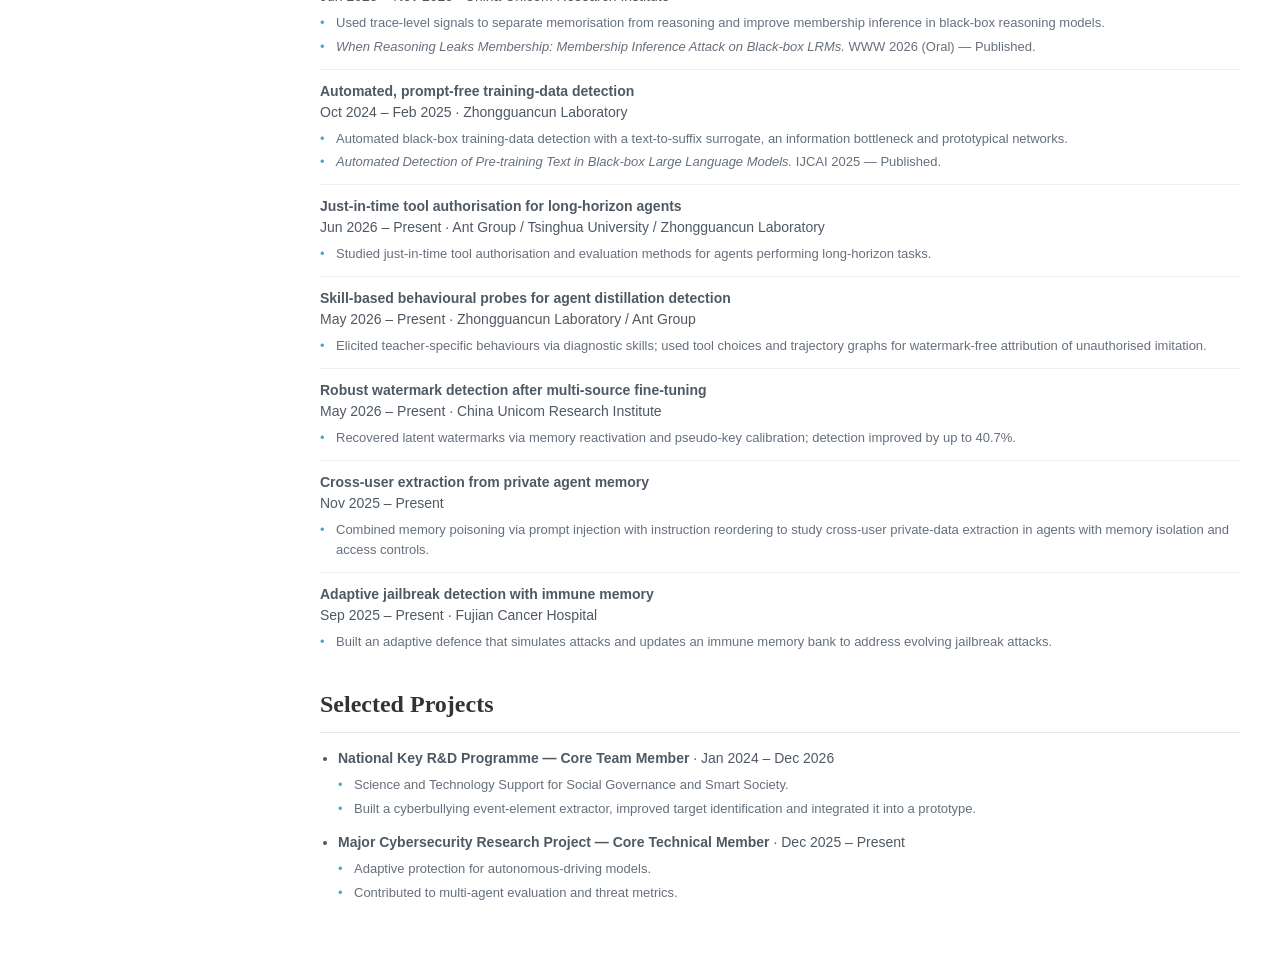
==== commit 700a349e: "Simplify undergraduate education affiliation" ====
--- a/cv.html
+++ b/cv.html
@@ -105,7 +105,7 @@
 </li>
 <li>
 <strong>
-          BUPT, International School
+          BUPT
          </strong>
          · Sep 2018 – Jun 2022
          <br/>
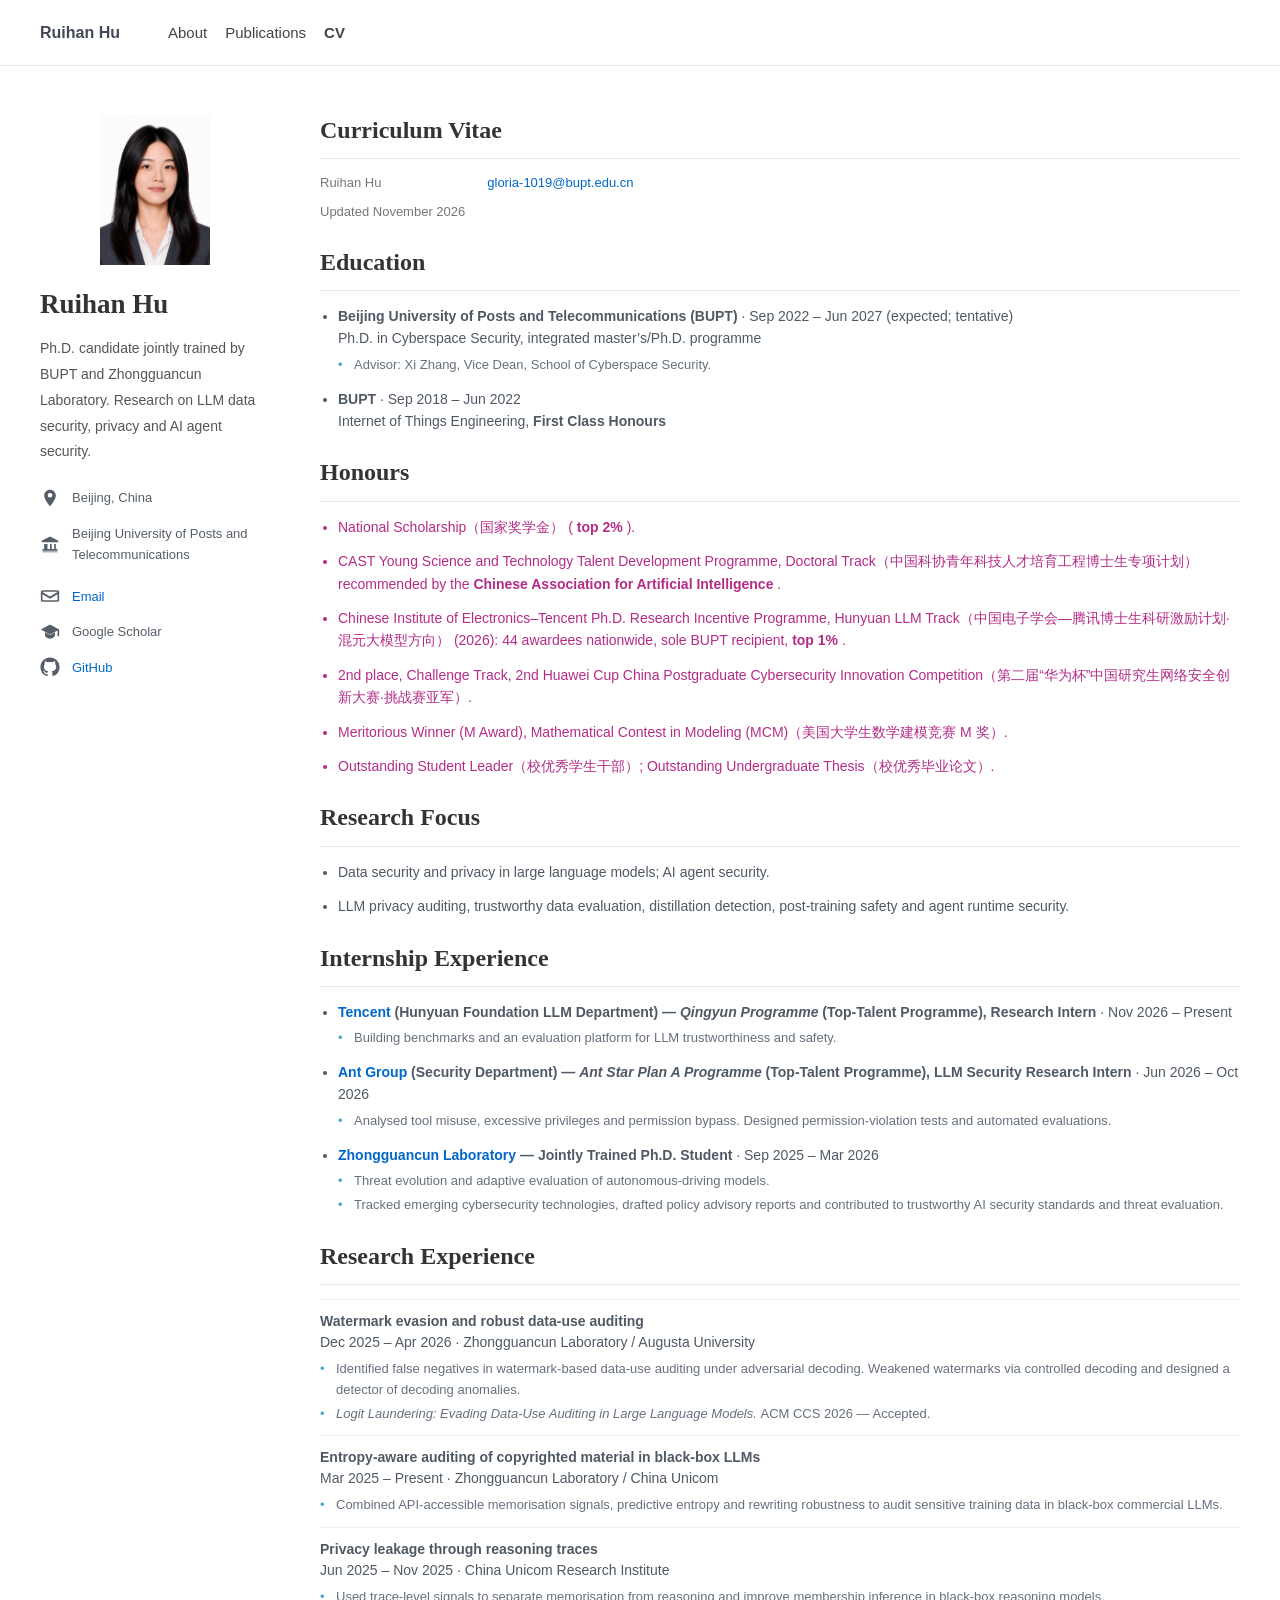
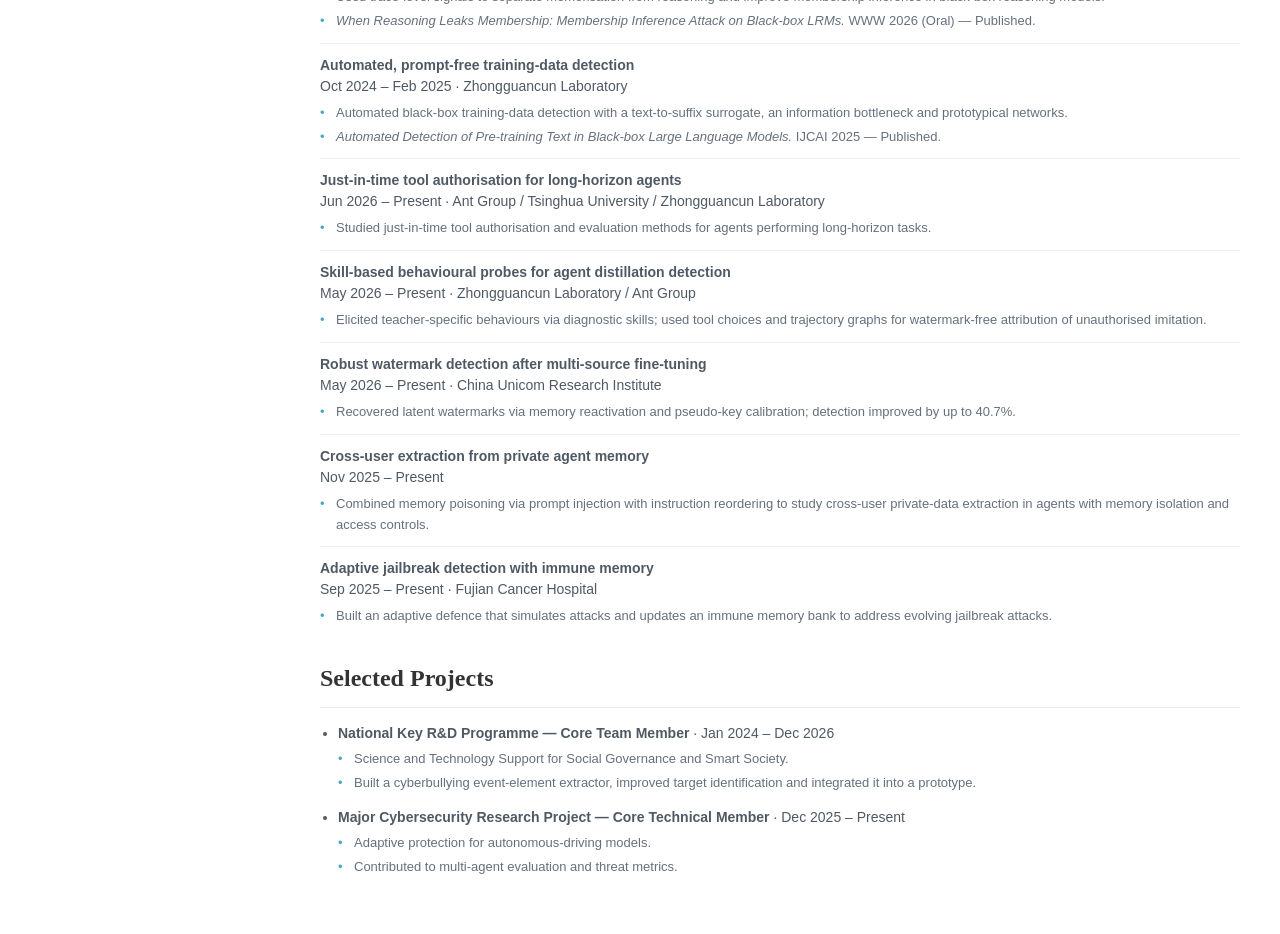
==== commit 8813ae4b: "Remove undergraduate joint degree note from CV" ====
--- a/cv.html
+++ b/cv.html
@@ -113,11 +113,7 @@
          <strong>
           First Class Honours
          </strong>
-<ul class="cv-sublist">
-<li>
-           Joint degree programme with Queen Mary University of London (QMUL).
-          </li>
-</ul>
+
 </li>
 </ul>
 </section>
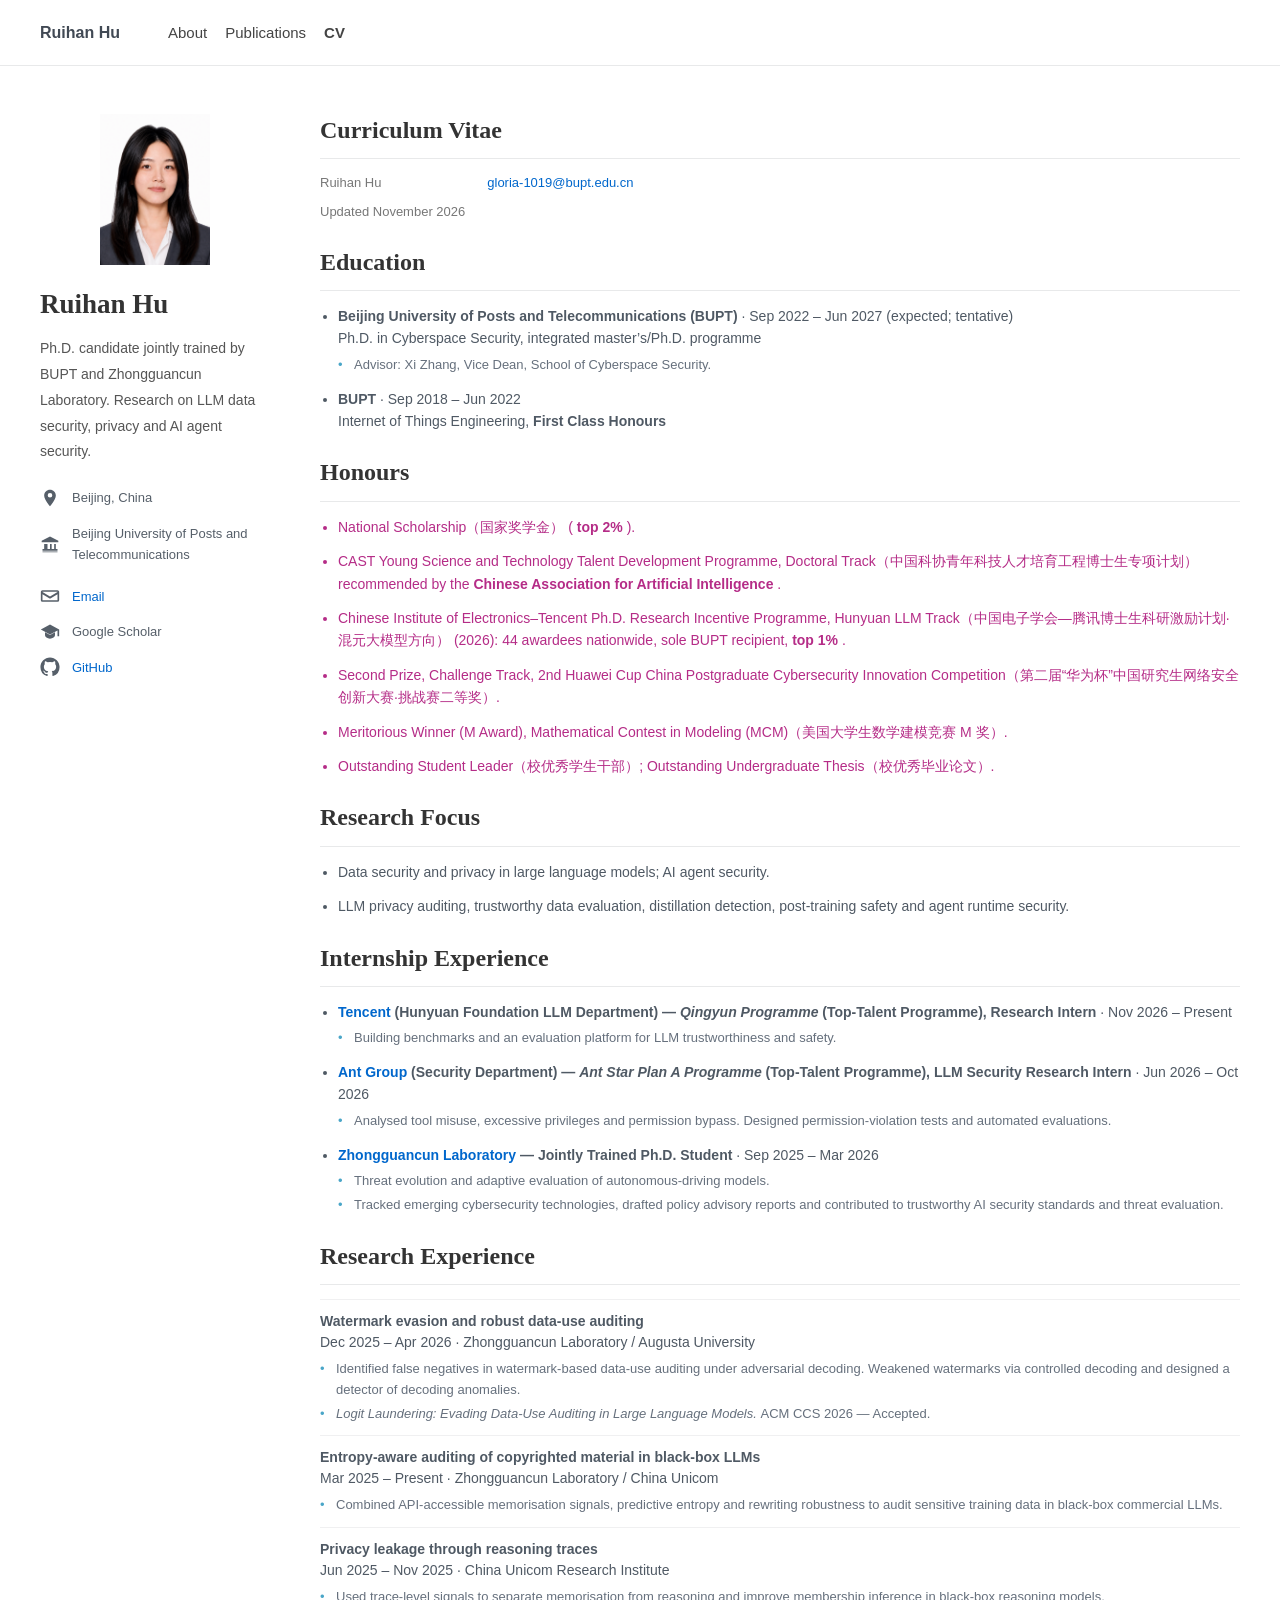
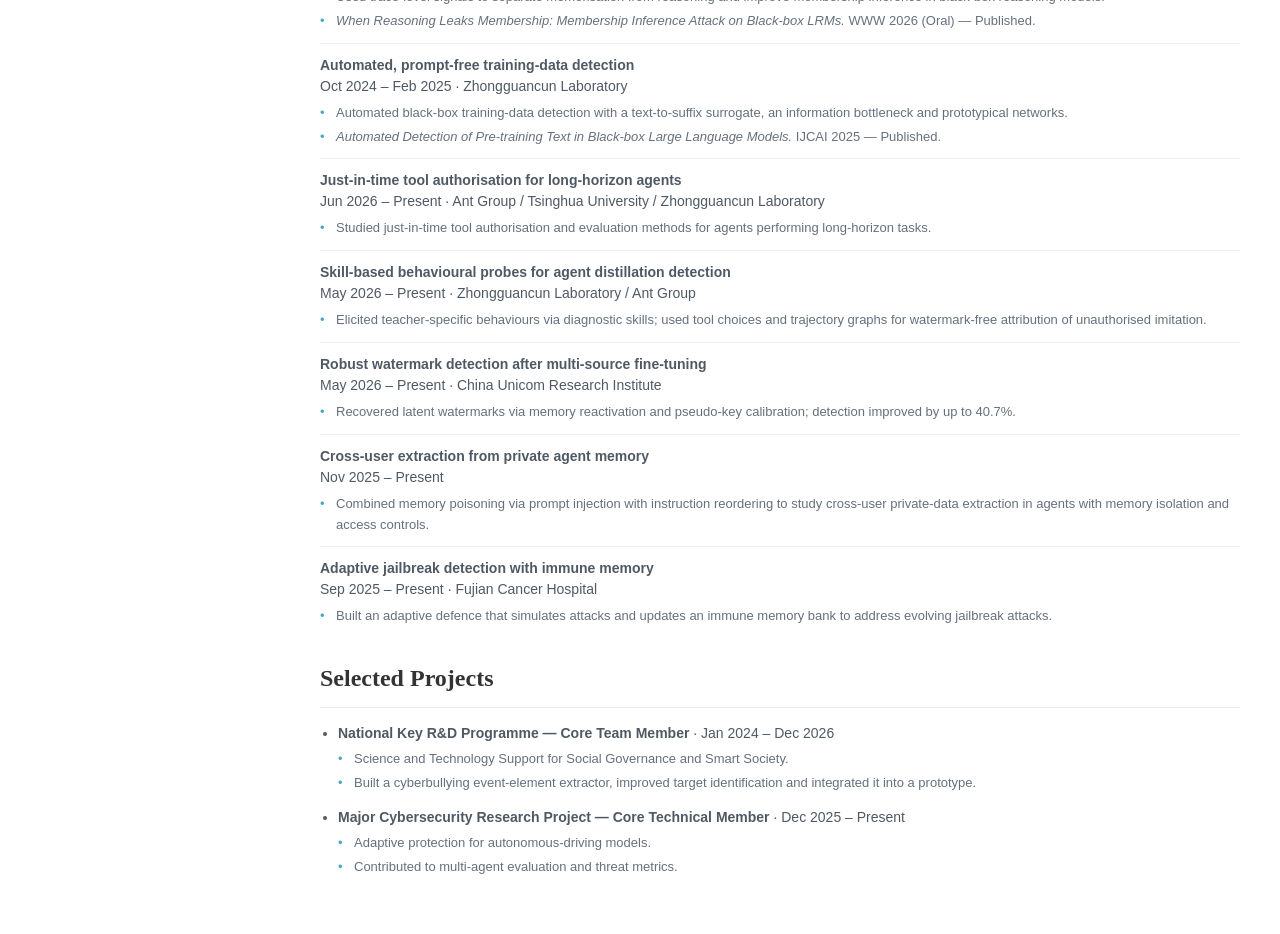
==== commit 48ab6df4: "Correct Huawei Cup award to Second Prize" ====
--- a/cv.html
+++ b/cv.html
@@ -144,7 +144,7 @@
          .
         </li>
 <li>
-         2nd place, Challenge Track, 2nd Huawei Cup China Postgraduate Cybersecurity Innovation Competition（第二届“华为杯”中国研究生网络安全创新大赛·挑战赛亚军）.
+         Second Prize, Challenge Track, 2nd Huawei Cup China Postgraduate Cybersecurity Innovation Competition（第二届“华为杯”中国研究生网络安全创新大赛·挑战赛二等奖）.
         </li>
 <li>
          Meritorious Winner (M Award), Mathematical Contest in Modeling (MCM)（美国大学生数学建模竞赛 M 奖）.
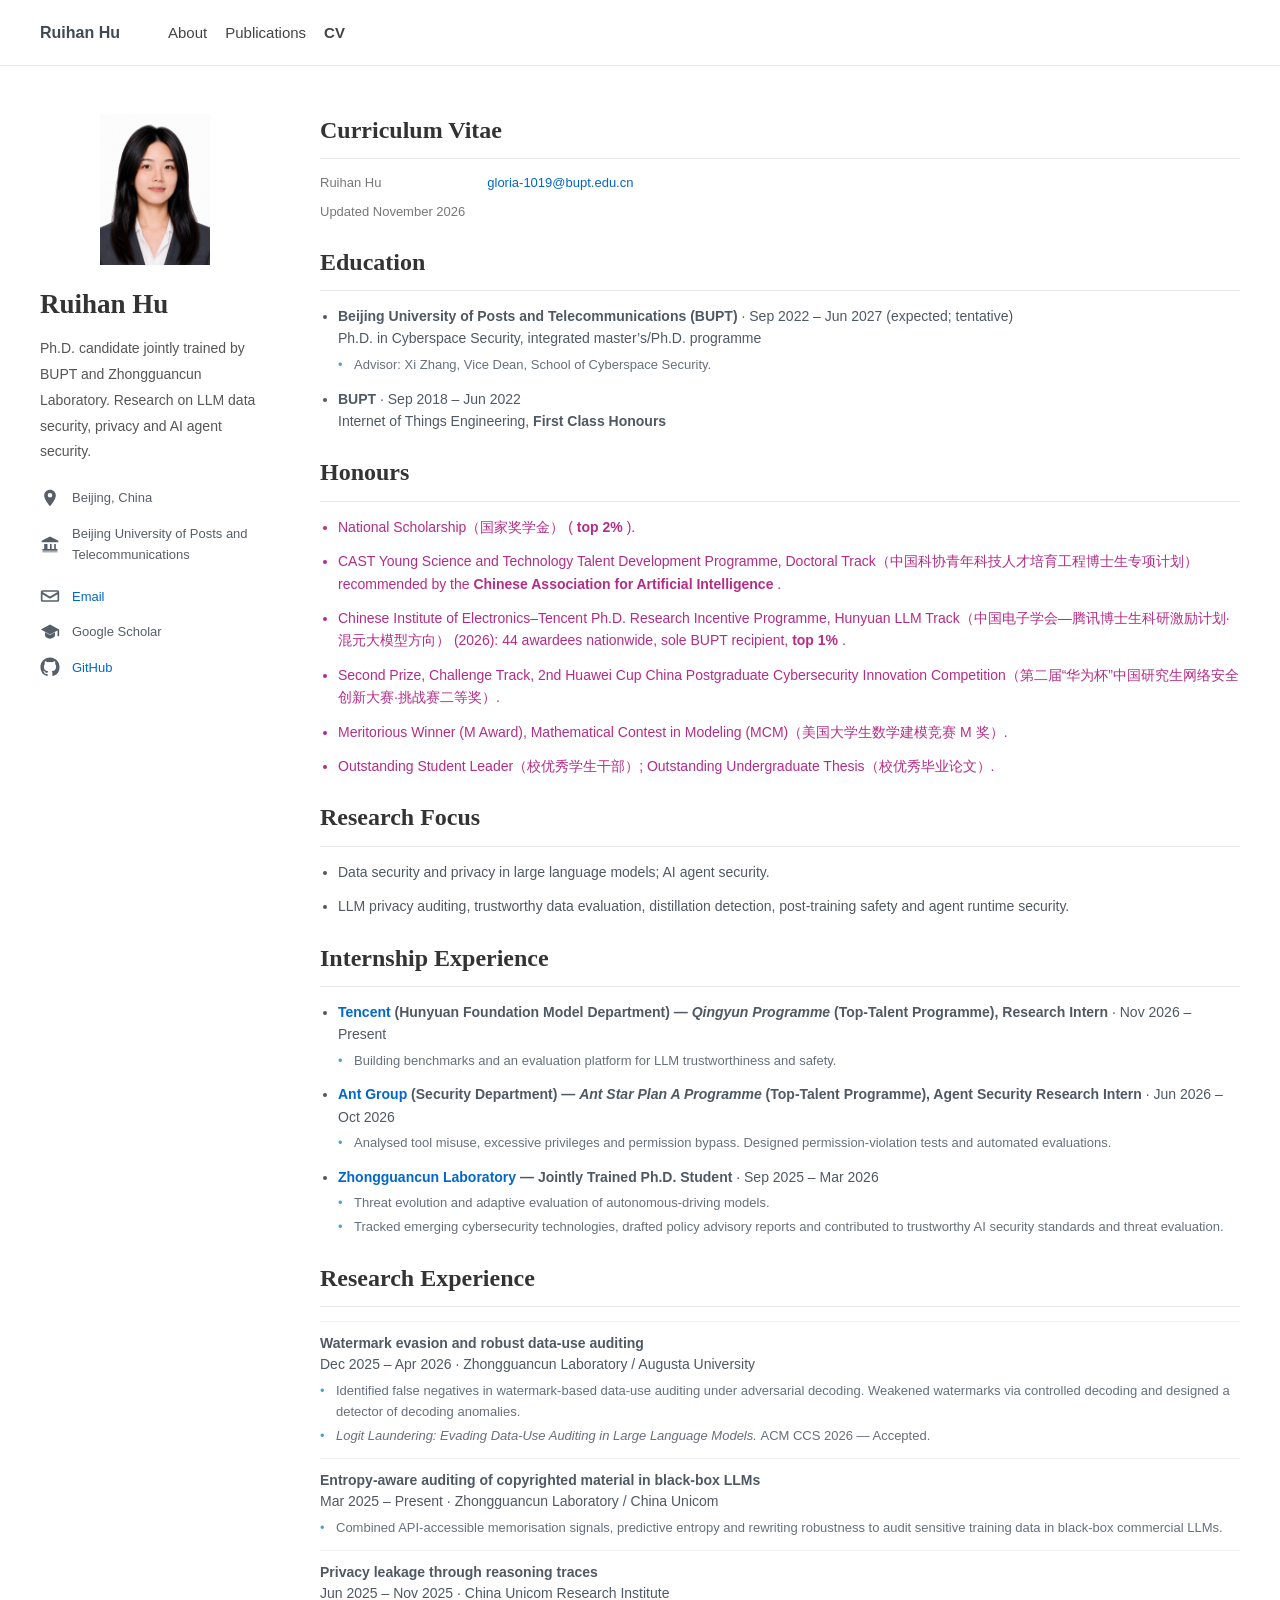
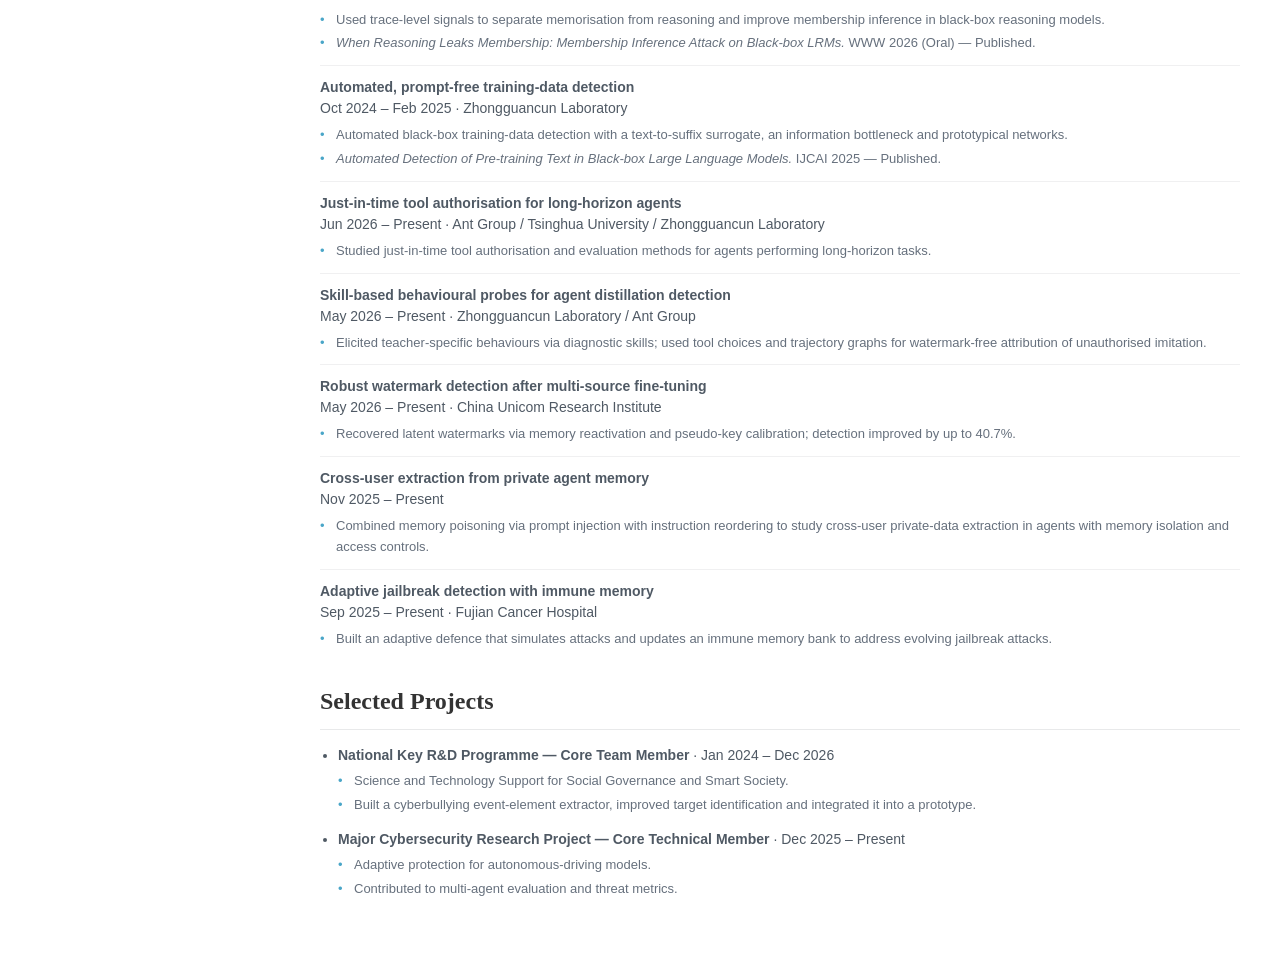
==== commit d28e5944: "Emphasize research areas and refine internship role names" ====
--- a/cv.html
+++ b/cv.html
@@ -177,7 +177,7 @@
 <span class="cv-organisation">
            Tencent
           </span>
-          (Hunyuan Foundation LLM Department) —
+          (Hunyuan Foundation Model Department) —
           <em>
            Qingyun Programme
           </em>
@@ -199,7 +199,7 @@
           <em>
            Ant Star Plan A Programme
           </em>
-          (Top-Talent Programme), LLM Security Research Intern
+          (Top-Talent Programme), Agent Security Research Intern
          </strong>
          · Jun 2026 – Oct 2026
          <ul class="cv-sublist">
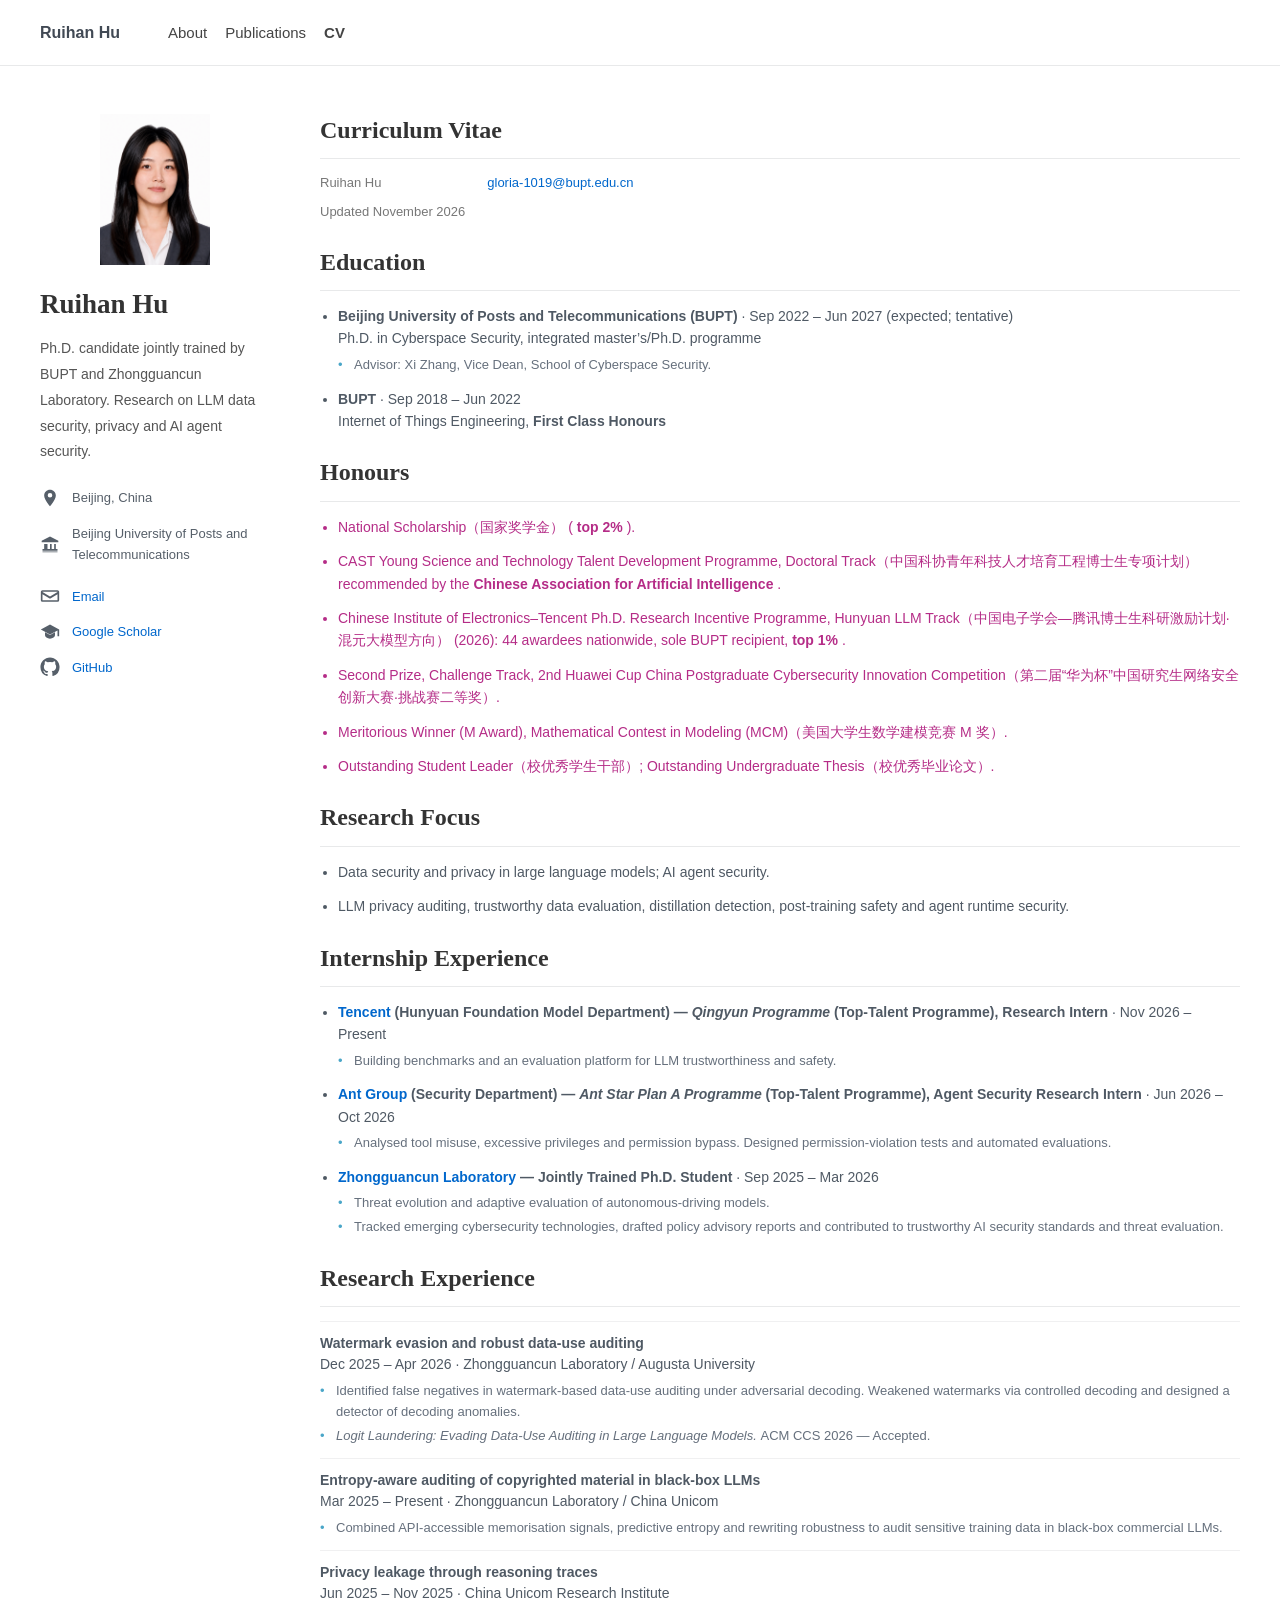
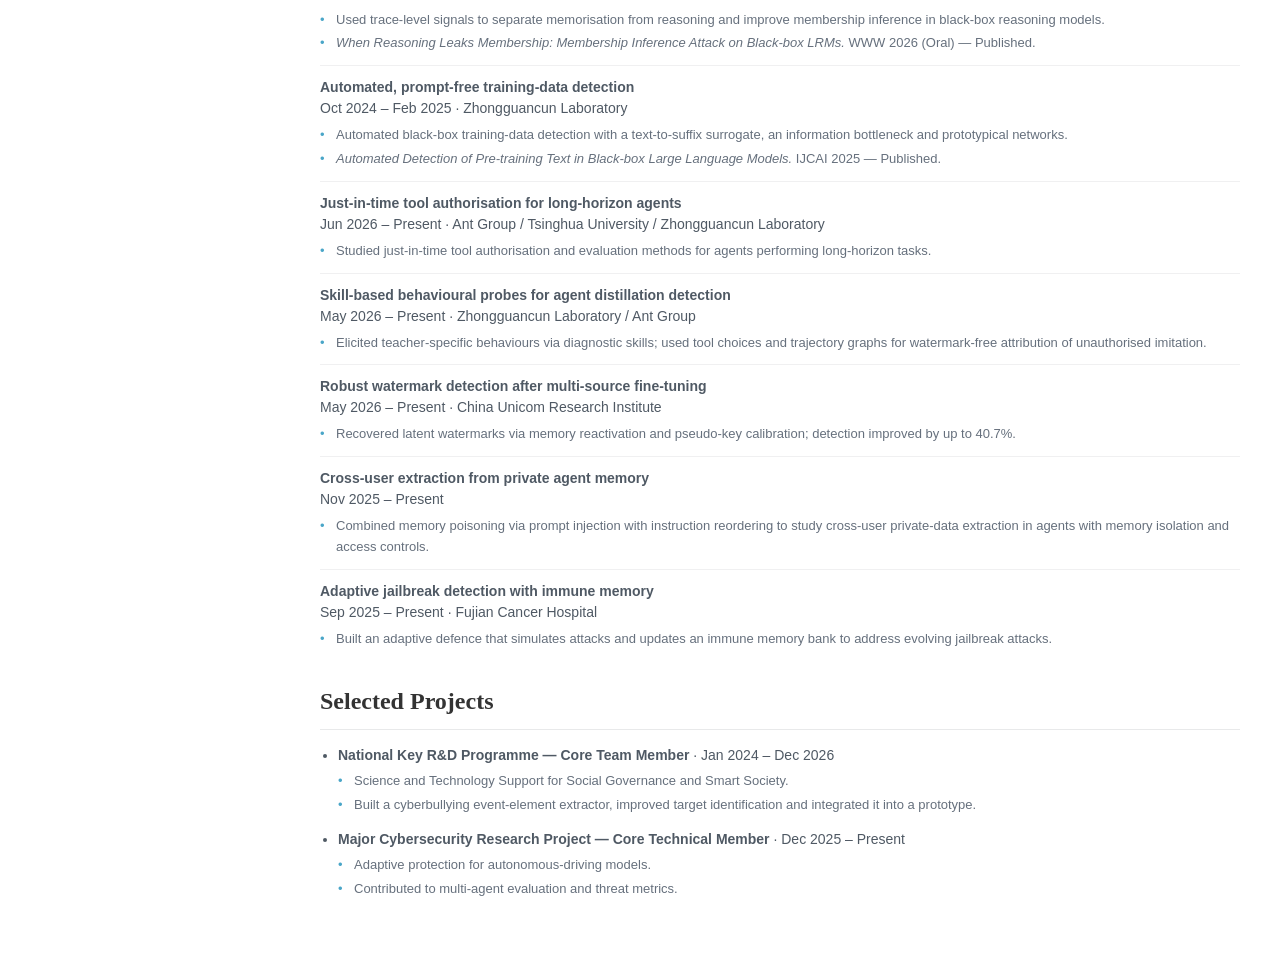
==== commit b9c2bacf: "Add Google Scholar profile links to homepage and CV" ====
--- a/cv.html
+++ b/cv.html
@@ -56,7 +56,9 @@
        </a>
 </li>
 <li class="profile-row profile-row-scholar">
-       Google Scholar
+<a href="https://scholar.google.com/citations?user=y_YpjDsAAAAJ&amp;hl=en">
+        Google Scholar
+       </a>
       </li>
 <li class="profile-row profile-row-github">
 <a href="https://github.com/mihuhu">
--- a/home.css
+++ b/home.css
@@ -53,7 +53,17 @@
 .academic-awards ul { margin: 0; padding-left: 18px; }
 .academic-awards li { margin-bottom: 5px; line-height: 1.75; }
 
-.academic-photo img { box-shadow: 0 10px 28px rgba(35, 40, 50, 0.16); }
+.academic-photo img {
+  width: 180px;
+  max-width: 100%;
+  aspect-ratio: 3 / 4;
+  object-fit: cover;
+  object-position: center;
+  border-radius: 50%;
+  margin-inline: auto;
+  box-shadow: 0 8px 22px rgba(35, 40, 50, 0.12);
+}
+@media (max-width: 560px) { .academic-photo img { width: 160px; } }
 
 /* Scrollable, dated homepage news. */
 .home-news { margin-top: 40px; padding-top: 26px; border-top: 1px solid #e5e5e5; }
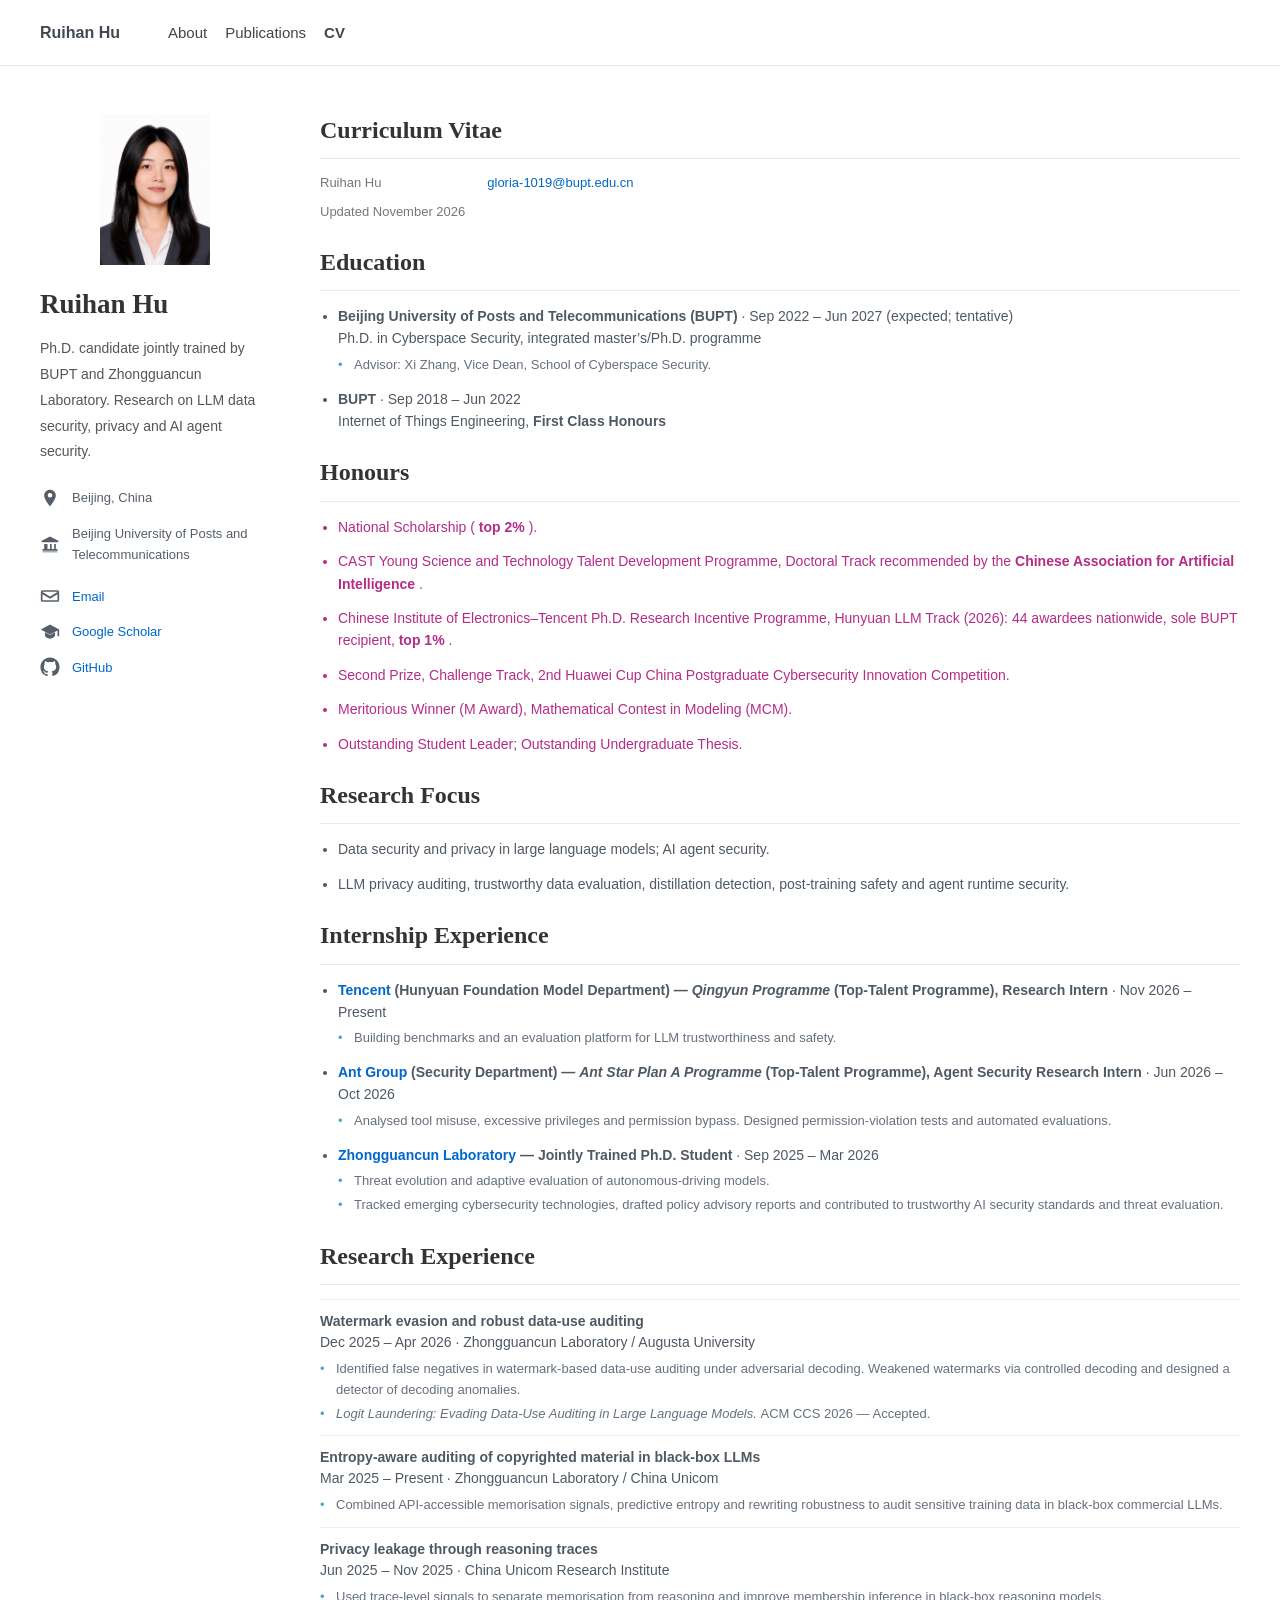
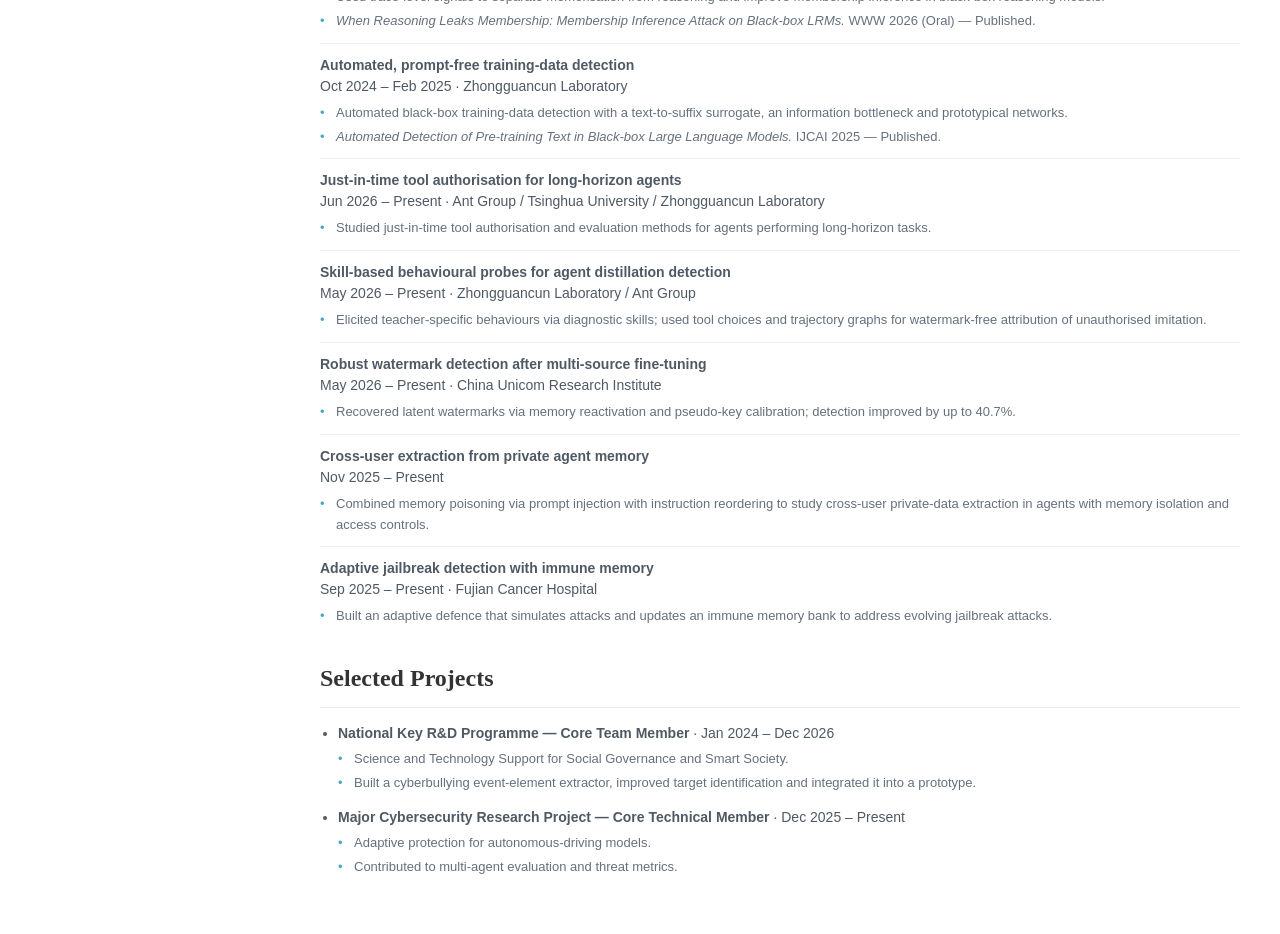
==== commit eccf2e57: "Add contact link icons and use English-only CV honours" ====
--- a/cv.html
+++ b/cv.html
@@ -125,34 +125,34 @@
        </h3>
 <ul class="cv-list">
 <li>
-         National Scholarship（国家奖学金） (
+         National Scholarship (
          <strong>
           top 2%
          </strong>
          ).
         </li>
 <li>
-         CAST Young Science and Technology Talent Development Programme, Doctoral Track（中国科协青年科技人才培育工程博士生专项计划） recommended by the
+         CAST Young Science and Technology Talent Development Programme, Doctoral Track recommended by the
          <strong>
           Chinese Association for Artificial Intelligence
          </strong>
          .
         </li>
 <li>
-         Chinese Institute of Electronics–Tencent Ph.D. Research Incentive Programme, Hunyuan LLM Track（中国电子学会—腾讯博士生科研激励计划·混元大模型方向） (2026): 44 awardees nationwide, sole BUPT recipient,
+         Chinese Institute of Electronics–Tencent Ph.D. Research Incentive Programme, Hunyuan LLM Track (2026): 44 awardees nationwide, sole BUPT recipient,
          <strong>
           top 1%
          </strong>
          .
         </li>
 <li>
-         Second Prize, Challenge Track, 2nd Huawei Cup China Postgraduate Cybersecurity Innovation Competition（第二届“华为杯”中国研究生网络安全创新大赛·挑战赛二等奖）.
-        </li>
-<li>
-         Meritorious Winner (M Award), Mathematical Contest in Modeling (MCM)（美国大学生数学建模竞赛 M 奖）.
-        </li>
-<li>
-         Outstanding Student Leader（校优秀学生干部）; Outstanding Undergraduate Thesis（校优秀毕业论文）.
+         Second Prize, Challenge Track, 2nd Huawei Cup China Postgraduate Cybersecurity Innovation Competition.
+        </li>
+<li>
+         Meritorious Winner (M Award), Mathematical Contest in Modeling (MCM).
+        </li>
+<li>
+         Outstanding Student Leader; Outstanding Undergraduate Thesis.
         </li>
 </ul>
 </section>
--- a/home.css
+++ b/home.css
@@ -94,3 +94,7 @@
 
 .academic-awards { font-size: 13px; }
 .honours-heading { font-size: 14px; }
+
+/* Compact icons for the homepage contact links. */
+.academic-links a { display: inline-flex; align-items: center; gap: 5px; }
+.academic-links .link-icon { width: 15px; height: 15px; flex: none; }
